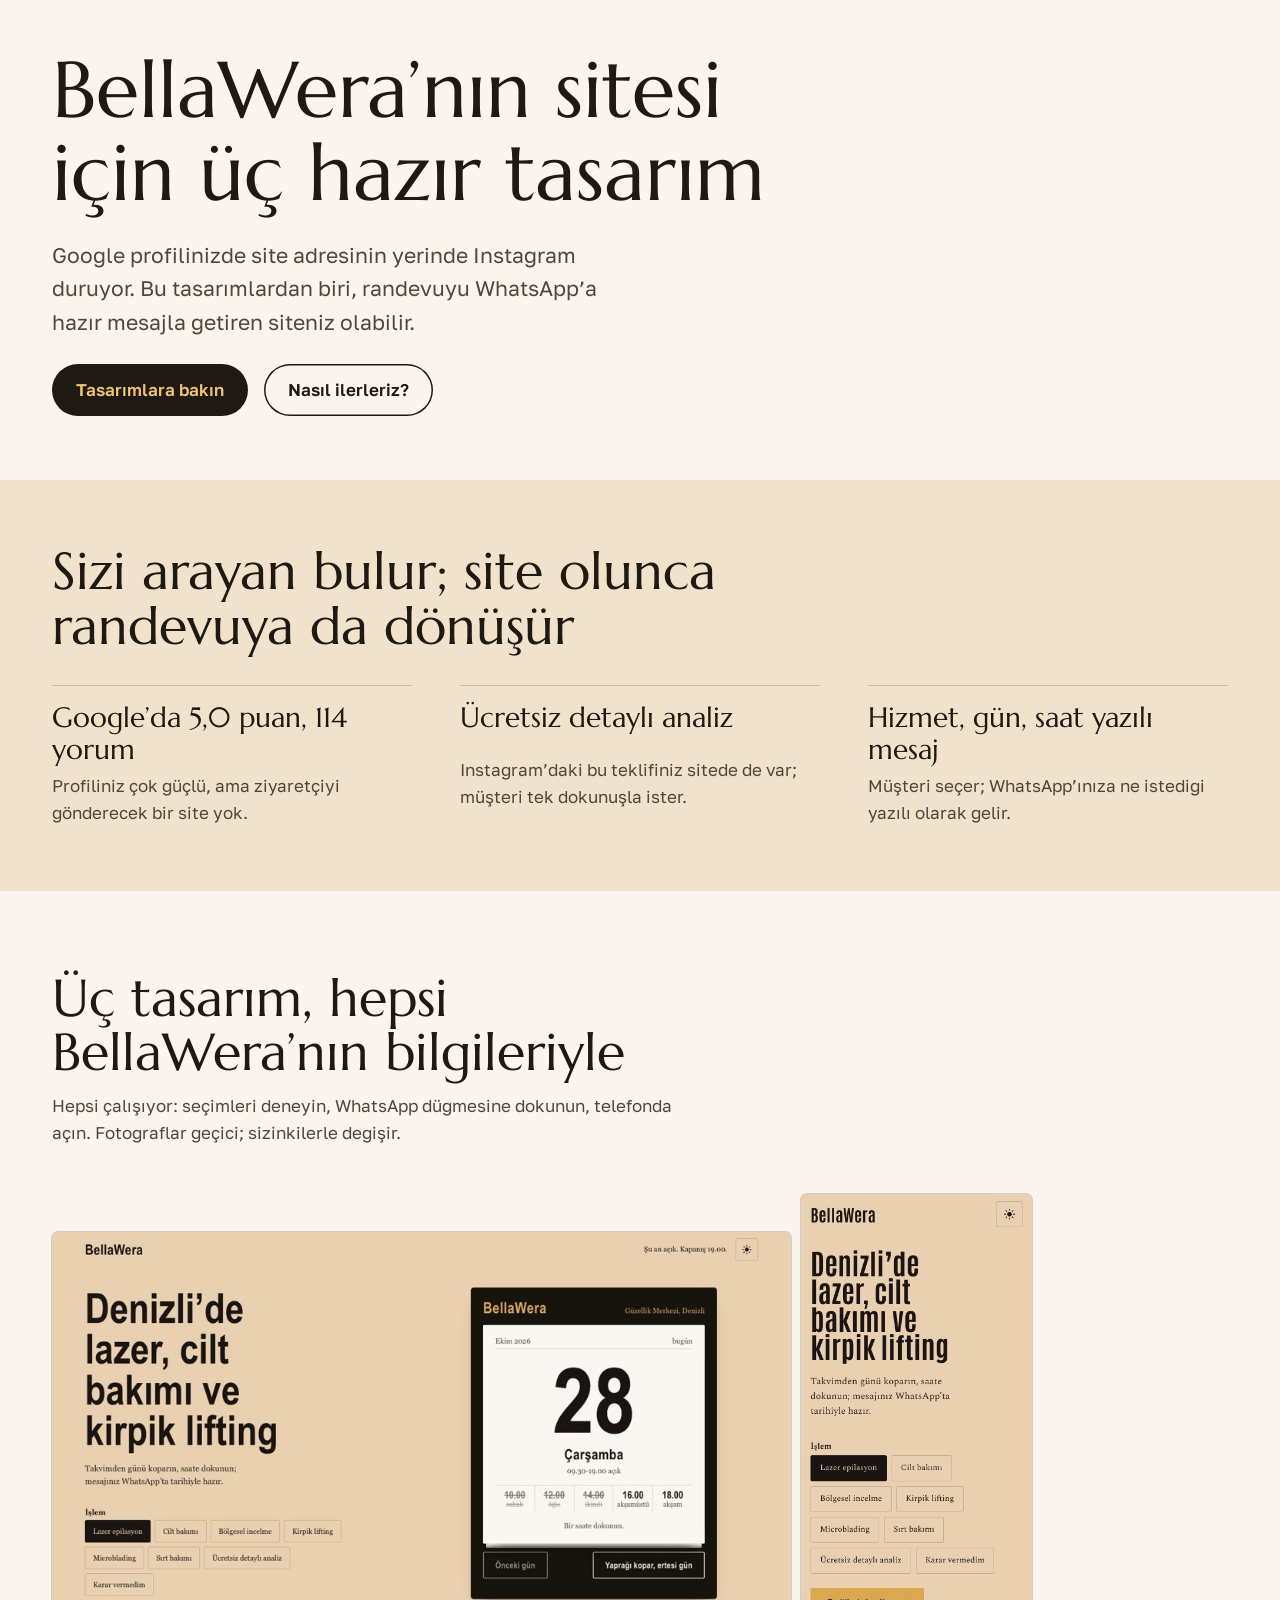
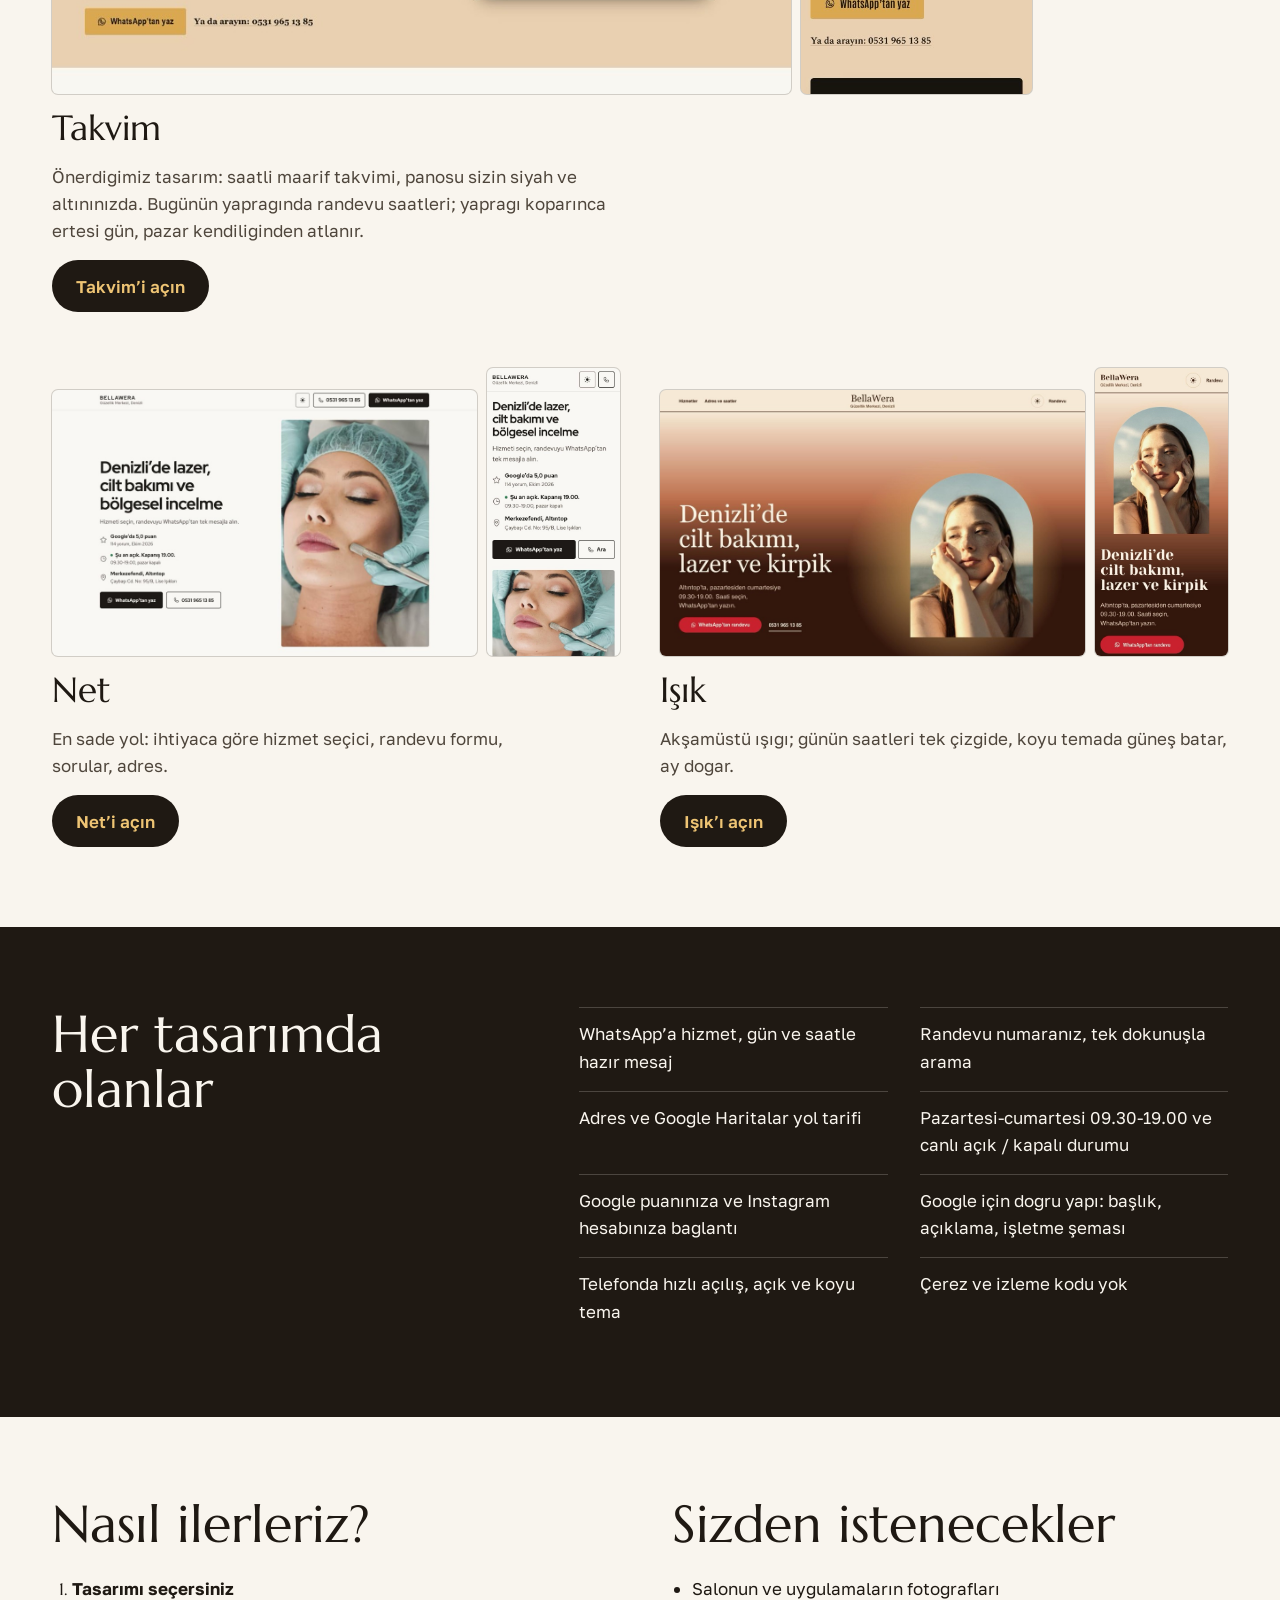
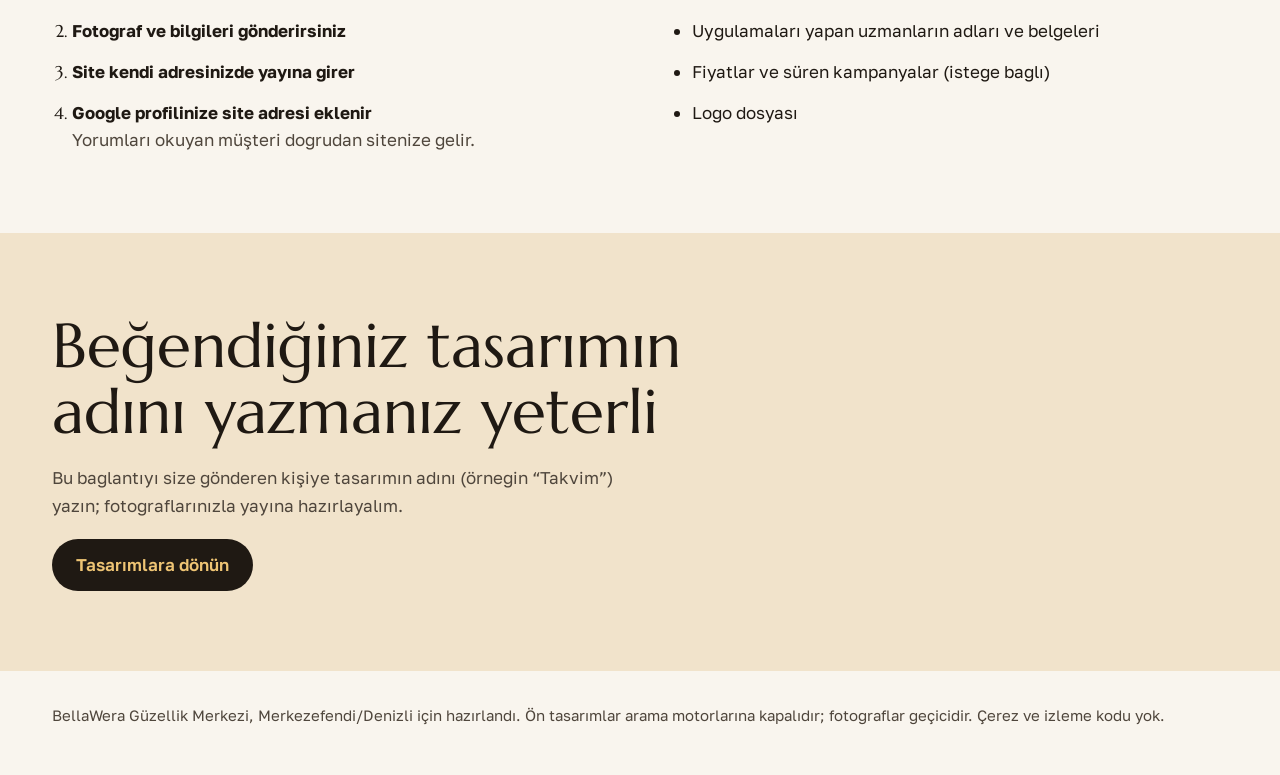
==== index.html @ c7bc6c12 "BellaWera ön tasarımları: Takvim, Net, Işık + satış vitrini Co-Authored-By: Claude Opus 5.5 <noreply" ====
<!doctype html>
<html lang="tr">
<head>
<meta charset="utf-8">
<meta name="viewport" content="width=device-width, initial-scale=1">
<title>BellaWera Güzellik Merkezi için Üç Site Tasarımı</title>
<meta name="description" content="BellaWera Güzellik Merkezi için hazırlanmış üç web sitesi tasarımı: WhatsApp’a hazır randevu mesajı, çalışma saatleri, Google için doğru yapı. Birini seçin, fotoğraflarınızla yayına alalım.">
<meta name="robots" content="noindex">
<meta property="og:type" content="website">
<meta property="og:locale" content="tr_TR">
<meta property="og:title" content="BellaWera için üç site tasarımı">
<meta property="og:description" content="Birini seçin; fotoğraflarınız ve fiyatlarınızla yayına alalım, Google profilinize site adresi eklensin.">
<meta property="og:url" content="https://anbarci.github.io/bellawera-guzellik-demo/">
<meta property="og:image" content="https://anbarci.github.io/bellawera-guzellik-demo/img/takvim-masaustu.jpg">
<link rel="icon" href="data:image/svg+xml,%3Csvg xmlns='http://www.w3.org/2000/svg' viewBox='0 0 32 32'%3E%3Crect width='32' height='32' rx='4' fill='%23141210'/%3E%3Ctext x='16' y='23' font-family='Georgia,serif' font-size='20' text-anchor='middle' fill='%23D9AE55'%3EB%3C/text%3E%3C/svg%3E">
<link rel="preconnect" href="https://fonts.googleapis.com">
<link rel="preconnect" href="https://fonts.gstatic.com" crossorigin>
<link rel="stylesheet" href="https://fonts.googleapis.com/css2?family=Marcellus&amp;family=Golos+Text:wght@400;600&amp;display=swap">
<style>
/* Hallmark · shape: a sales sheet for one salon, three working designs · genre: editorial · theme: custom · job: hire · idea: "show BellaWera its own site three ways, each already working with its real facts" · vibe: "a designer’s pitch folder, plain and warm"
 * paper: oklch(97% 0.01 80) · accent: oklch(22% 0.015 70) the brand black, gold on it · display: Marcellus · body: Golos Text · hero: the offer in one line · nav: none · footer: colophon line · imagery: screenshots of the three designs · signature: every design opens and works
 * axes: light/roman-serif/warm · posture: restrained · contrast: pass · fold: pass · v2.0.0 */
/* Hallmark · pre-emit critique: P4 H4 E4 S5 R4 V4 · weakest: P, a catalogue argues little; the opening facts are the argument: 5,0 from 114 reviews, free analysis, no site */
:root {
  --kagit: oklch(97% 0.01 80); --yuzey: oklch(92% 0.035 80); --murekkep: oklch(22% 0.015 70); --soluk: oklch(40% 0.02 70); --cizgi: oklch(22% 0.015 70 / 0.18);
  --vurgu: oklch(22% 0.015 70); --cizgi-acik: oklch(97% 0.01 80 / 0.2); --vurgu-ustu: oklch(84% 0.11 82); --odak: oklch(45% 0.1 70);
  --bas: "Marcellus", Georgia, serif; --govde: "Golos Text", system-ui, sans-serif;
  color-scheme: light;
}
*, *::before, *::after { box-sizing: border-box; }
html, body { overflow-x: clip; }
body { margin: 0; background: var(--kagit); color: var(--murekkep); font: 400 1.0625rem/1.6 var(--govde); }
h1, h2, h3 { margin: 0; font-family: var(--bas); font-weight: 400; line-height: 1.05; text-wrap: balance; overflow-wrap: break-word; min-width: 0; }
p { margin: 0; text-wrap: pretty; }
a { color: inherit; text-underline-offset: 0.2em; }
img { display: block; max-width: 100%; height: auto; border-radius: 6px; box-shadow: 0 0 0 1px var(--cizgi); background: var(--yuzey); }
:focus-visible { outline: 3px solid var(--odak); outline-offset: 3px; }
.kap { max-width: 1240px; margin-inline: auto; padding-inline: 1rem; }
@media (min-width: 768px) { .kap { padding-inline: 2rem; } }
.btn { display: inline-flex; align-items: center; justify-content: center; min-height: 52px; padding: 0 1.5rem; border-radius: 999px; background: var(--vurgu); color: var(--vurgu-ustu); font-weight: 600; text-decoration: none; transition: transform 120ms cubic-bezier(0.16, 1, 0.3, 1); }
.btn:active { transform: translateY(1px); }
.btn--acik { background: transparent; color: var(--murekkep); box-shadow: inset 0 0 0 1.5px var(--murekkep); }

.giris { padding-block: 3rem 4rem; }
.giris .kap { display: grid; gap: 1.5rem; }
.giris small { font-size: 0.9375rem; color: var(--soluk); }
.giris h1 { font-size: clamp(2.75rem, 1.6rem + 4.2vw, 5.75rem); max-width: 16ch; }
.giris .lead { font-size: clamp(1.125rem, 1rem + 0.4vw, 1.375rem); max-width: 46ch; color: var(--soluk); }
.eylem { display: flex; flex-wrap: wrap; gap: 0.75rem 1rem; align-items: center; }

.neden { background: var(--yuzey); padding-block: 4rem; }
.neden .kap { display: grid; gap: 2rem; }
.neden h2 { font-size: clamp(2rem, 1.4rem + 2.4vw, 3.25rem); max-width: 20ch; }
.olgular { margin: 0; padding: 0; list-style: none; display: grid; gap: 1.5rem 3rem; }
.olgular li { display: grid; gap: 0.375rem; padding-top: 1rem; border-top: 1px solid var(--cizgi); }
.olgular b { font: 400 clamp(1.375rem, 1.1rem + 0.8vw, 1.75rem)/1.15 var(--bas); }
.olgular span { color: var(--soluk); }
@media (min-width: 900px) { .olgular { grid-template-columns: repeat(3, minmax(0, 1fr)); } }

.katalog { padding-block: 5rem; }
.katalog .kap { display: grid; gap: 3rem; }
.katalog-bas { display: grid; gap: 0.75rem; max-width: 60ch; }
.katalog-bas h2 { font-size: clamp(2rem, 1.4rem + 2.4vw, 3.25rem); }
.katalog-bas p { color: var(--soluk); }
.tasarimlar { margin: 0; padding: 0; list-style: none; display: grid; gap: 3.5rem 2.5rem; }
@media (min-width: 900px) { .tasarimlar { grid-template-columns: repeat(2, minmax(0, 1fr)); } }
.tasarim { display: grid; gap: 1rem; align-content: start; }
@media (min-width: 900px) { .tasarim:first-child { grid-column: 1 / -1; } .tasarim:first-child .goruntu { grid-template-columns: minmax(0, 3.2fr) minmax(0, 1fr); max-width: 980px; } }
.goruntu { display: grid; grid-template-columns: minmax(0, 3.2fr) minmax(0, 1fr); gap: 0.625rem; align-items: end; }
.tasarim h3 { font-size: clamp(1.75rem, 1.4rem + 1vw, 2.25rem); }
.tasarim p { color: var(--soluk); max-width: 52ch; }
.tasarim .btn { justify-self: start; }

.icerik { background: var(--murekkep); color: var(--kagit); padding-block: 5rem; }
.icerik .kap { display: grid; gap: 2.5rem; }
@media (min-width: 900px) { .icerik .kap { grid-template-columns: minmax(0, 1fr) minmax(0, 1.4fr); gap: 4rem; } }
.icerik h2 { font-size: clamp(2rem, 1.4rem + 2.4vw, 3.25rem); }
.ozellik { margin: 0; padding: 0; list-style: none; display: grid; gap: 0.25rem 2rem; }
@media (min-width: 640px) { .ozellik { grid-template-columns: repeat(2, minmax(0, 1fr)); } }
.ozellik li { padding-block: 0.75rem; border-top: 1px solid var(--cizgi-acik); }
.icerik :focus-visible { outline-color: var(--vurgu-ustu); }

.adim { padding-block: 5rem; }
.adim .kap { display: grid; gap: 3rem; }
@media (min-width: 900px) { .adim .kap { grid-template-columns: minmax(0, 1fr) minmax(0, 1fr); gap: 4rem; } }
.adim h2 { font-size: clamp(2rem, 1.4rem + 2.4vw, 3.25rem); margin-bottom: 1.5rem; }
.adim ol, .adim ul { margin: 0; padding-left: 1.25rem; display: grid; gap: 0.875rem; }
.adim li::marker { font-family: var(--bas); color: var(--vurgu); }
.adim li b { display: block; }
.adim li span { color: var(--soluk); }

.kapanis { background: var(--yuzey); padding-block: 5rem; }
.kapanis .kap { display: grid; gap: 1.25rem; justify-items: start; }
.kapanis h2 { font-size: clamp(2.25rem, 1.5rem + 3vw, 4rem); max-width: 18ch; }
.kapanis p { color: var(--soluk); max-width: 52ch; }
@media (prefers-reduced-motion: reduce) { .btn { transition: none; } .btn:active { transform: none; } }
.alt { padding-block: 2rem 3rem; font-size: 0.9375rem; color: var(--soluk); }
</style>
</head>
<body>
<main>
  <section class="giris" aria-labelledby="baslik">
    <div class="kap">
      <h1 id="baslik">BellaWera’nın sitesi için üç hazır tasarım</h1>
      <p class="lead">Google profilinizde site adresinin yerinde Instagram duruyor. Bu tasarımlardan biri, randevuyu WhatsApp’a hazır mesajla getiren siteniz olabilir.</p>
      <div class="eylem"><a class="btn" href="#tasarimlar">Tasarımlara bakın</a><a class="btn btn--acik" href="#nasil">Nasıl ilerleriz?</a></div>
    </div>
  </section>

  <section class="neden" aria-labelledby="neden-baslik">
    <div class="kap">
      <h2 id="neden-baslik">Sizi arayan bulur; site olunca randevuya da dönüşür</h2>
      <ul class="olgular">
        <li><b>Google’da 5,0 puan, 114 yorum</b><span>Profiliniz çok güçlü, ama ziyaretçiyi gönderecek bir site yok.</span></li>
        <li><b>Ücretsiz detaylı analiz</b><span>Instagram’daki bu teklifiniz sitede de var; müşteri tek dokunuşla ister.</span></li>
        <li><b>Hizmet, gün, saat yazılı mesaj</b><span>Müşteri seçer; WhatsApp’ınıza ne istediği yazılı olarak gelir.</span></li>
      </ul>
    </div>
  </section>

  <section class="katalog" id="tasarimlar" aria-labelledby="katalog-baslik">
    <div class="kap">
      <div class="katalog-bas">
        <h2 id="katalog-baslik">Üç tasarım, hepsi BellaWera’nın bilgileriyle</h2>
        <p>Hepsi çalışıyor: seçimleri deneyin, WhatsApp düğmesine dokunun, telefonda açın. Fotoğraflar geçici; sizinkilerle değişir.</p>
      </div>
      <ul class="tasarimlar">
        <li class="tasarim"><div class="goruntu"><img src="img/takvim-masaustu.jpg" alt="Takvim tasarımı: siyah panoda BellaWera duvar takvimi, bugünün yaprağında randevu saatleri" width="960" height="600" loading="lazy"><img src="img/takvim-telefon.jpg" alt="Takvim tasarımı telefonda" width="390" height="844" loading="lazy"></div><h3>Takvim</h3><p>Önerdiğimiz tasarım: saatli maarif takvimi, panosu sizin siyah ve altınınızda. Bugünün yaprağında randevu saatleri; yaprağı koparınca ertesi gün, pazar kendiliğinden atlanır.</p><a class="btn" href="yonler/takvim/">Takvim’i açın</a></li>
        <li class="tasarim"><div class="goruntu"><img src="img/net-masaustu.jpg" alt="Net tasarımı: sade başlık ve yüz bakımı fotoğrafı" width="960" height="600" loading="lazy"><img src="img/net-telefon.jpg" alt="Net tasarımı telefonda" width="390" height="844" loading="lazy"></div><h3>Net</h3><p>En sade yol: ihtiyaca göre hizmet seçici, randevu formu, sorular, adres.</p><a class="btn" href="yonler/net/">Net’i açın</a></li>
        <li class="tasarim"><div class="goruntu"><img src="img/isik-masaustu.jpg" alt="Işık tasarımı: gün batımı gökyüzü ve kemerli portre" width="960" height="600" loading="lazy"><img src="img/isik-telefon.jpg" alt="Işık tasarımı telefonda" width="390" height="844" loading="lazy"></div><h3>Işık</h3><p>Akşamüstü ışığı; günün saatleri tek çizgide, koyu temada güneş batar, ay doğar.</p><a class="btn" href="yonler/isik/">Işık’ı açın</a></li>
      </ul>
    </div>
  </section>

  <section class="icerik" aria-labelledby="icerik-baslik">
    <div class="kap">
      <h2 id="icerik-baslik">Her tasarımda olanlar</h2>
      <ul class="ozellik">
        <li>WhatsApp’a hizmet, gün ve saatle hazır mesaj</li>
        <li>Randevu numaranız, tek dokunuşla arama</li>
        <li>Adres ve Google Haritalar yol tarifi</li>
        <li>Pazartesi-cumartesi 09.30-19.00 ve canlı açık / kapalı durumu</li>
        <li>Google puanınıza ve Instagram hesabınıza bağlantı</li>
        <li>Google için doğru yapı: başlık, açıklama, işletme şeması</li>
        <li>Telefonda hızlı açılış, açık ve koyu tema</li>
        <li>Çerez ve izleme kodu yok</li>
      </ul>
    </div>
  </section>

  <section class="adim" id="nasil" aria-labelledby="nasil-baslik">
    <div class="kap">
      <div>
        <h2 id="nasil-baslik">Nasıl ilerleriz?</h2>
        <ol>
          <li><b>Tasarımı seçersiniz</b></li>
          <li><b>Fotoğraf ve bilgileri gönderirsiniz</b></li>
          <li><b>Site kendi adresinizde yayına girer</b></li>
          <li><b>Google profilinize site adresi eklenir</b><span>Yorumları okuyan müşteri doğrudan sitenize gelir.</span></li>
        </ol>
      </div>
      <div>
        <h2>Sizden istenecekler</h2>
        <ul>
          <li>Salonun ve uygulamaların fotoğrafları</li>
          <li>Uygulamaları yapan uzmanların adları ve belgeleri</li>
          <li>Fiyatlar ve süren kampanyalar (isteğe bağlı)</li>
          <li>Logo dosyası</li>
        </ul>
      </div>
    </div>
  </section>

  <section class="kapanis" aria-labelledby="kapanis-baslik">
    <div class="kap">
      <h2 id="kapanis-baslik">Beğendiğiniz tasarımın adını yazmanız yeterli</h2>
      <p>Bu bağlantıyı size gönderen kişiye tasarımın adını (örneğin “Takvim”) yazın; fotoğraflarınızla yayına hazırlayalım.</p>
      <a class="btn" href="#tasarimlar">Tasarımlara dönün</a>
    </div>
  </section>
</main>
<footer class="alt"><div class="kap"><p>BellaWera Güzellik Merkezi, Merkezefendi/Denizli için hazırlandı. Ön tasarımlar arama motorlarına kapalıdır; fotoğraflar geçicidir. Çerez ve izleme kodu yok.</p></div></footer>
</body>
</html>
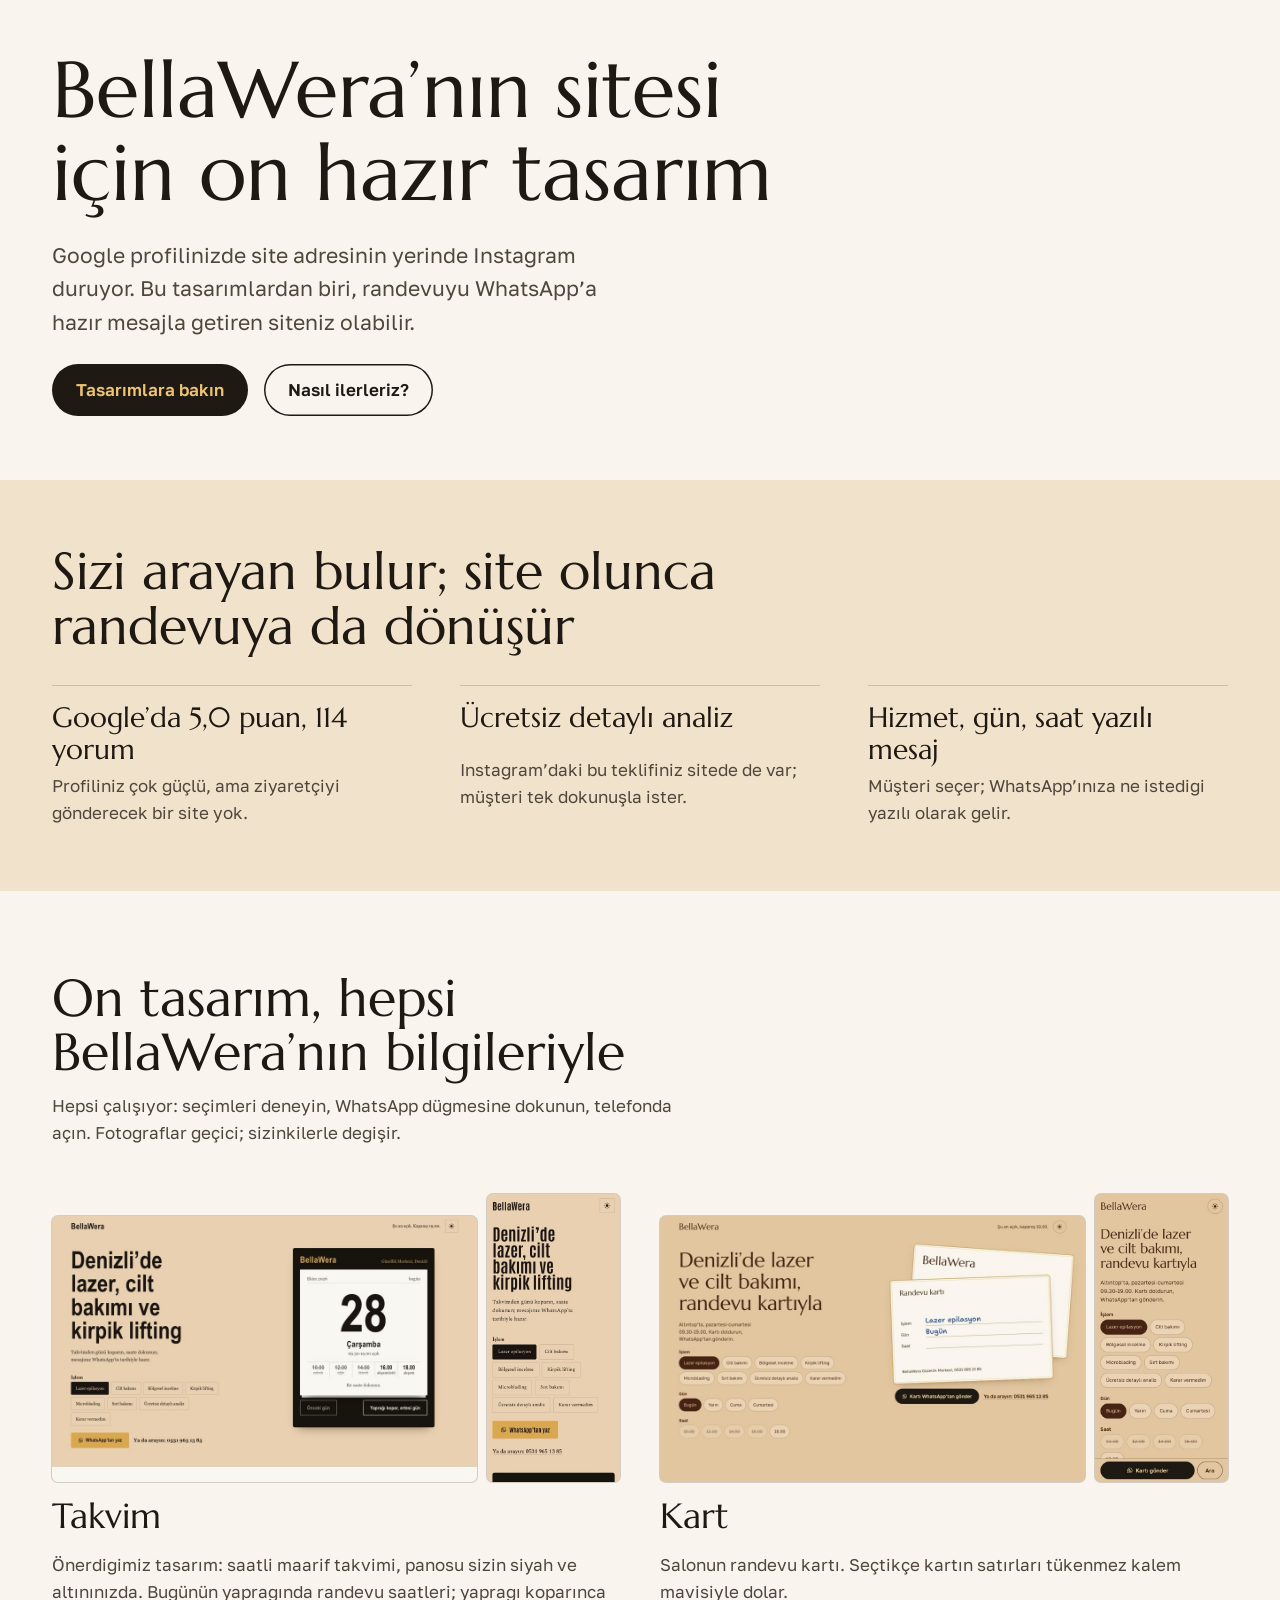
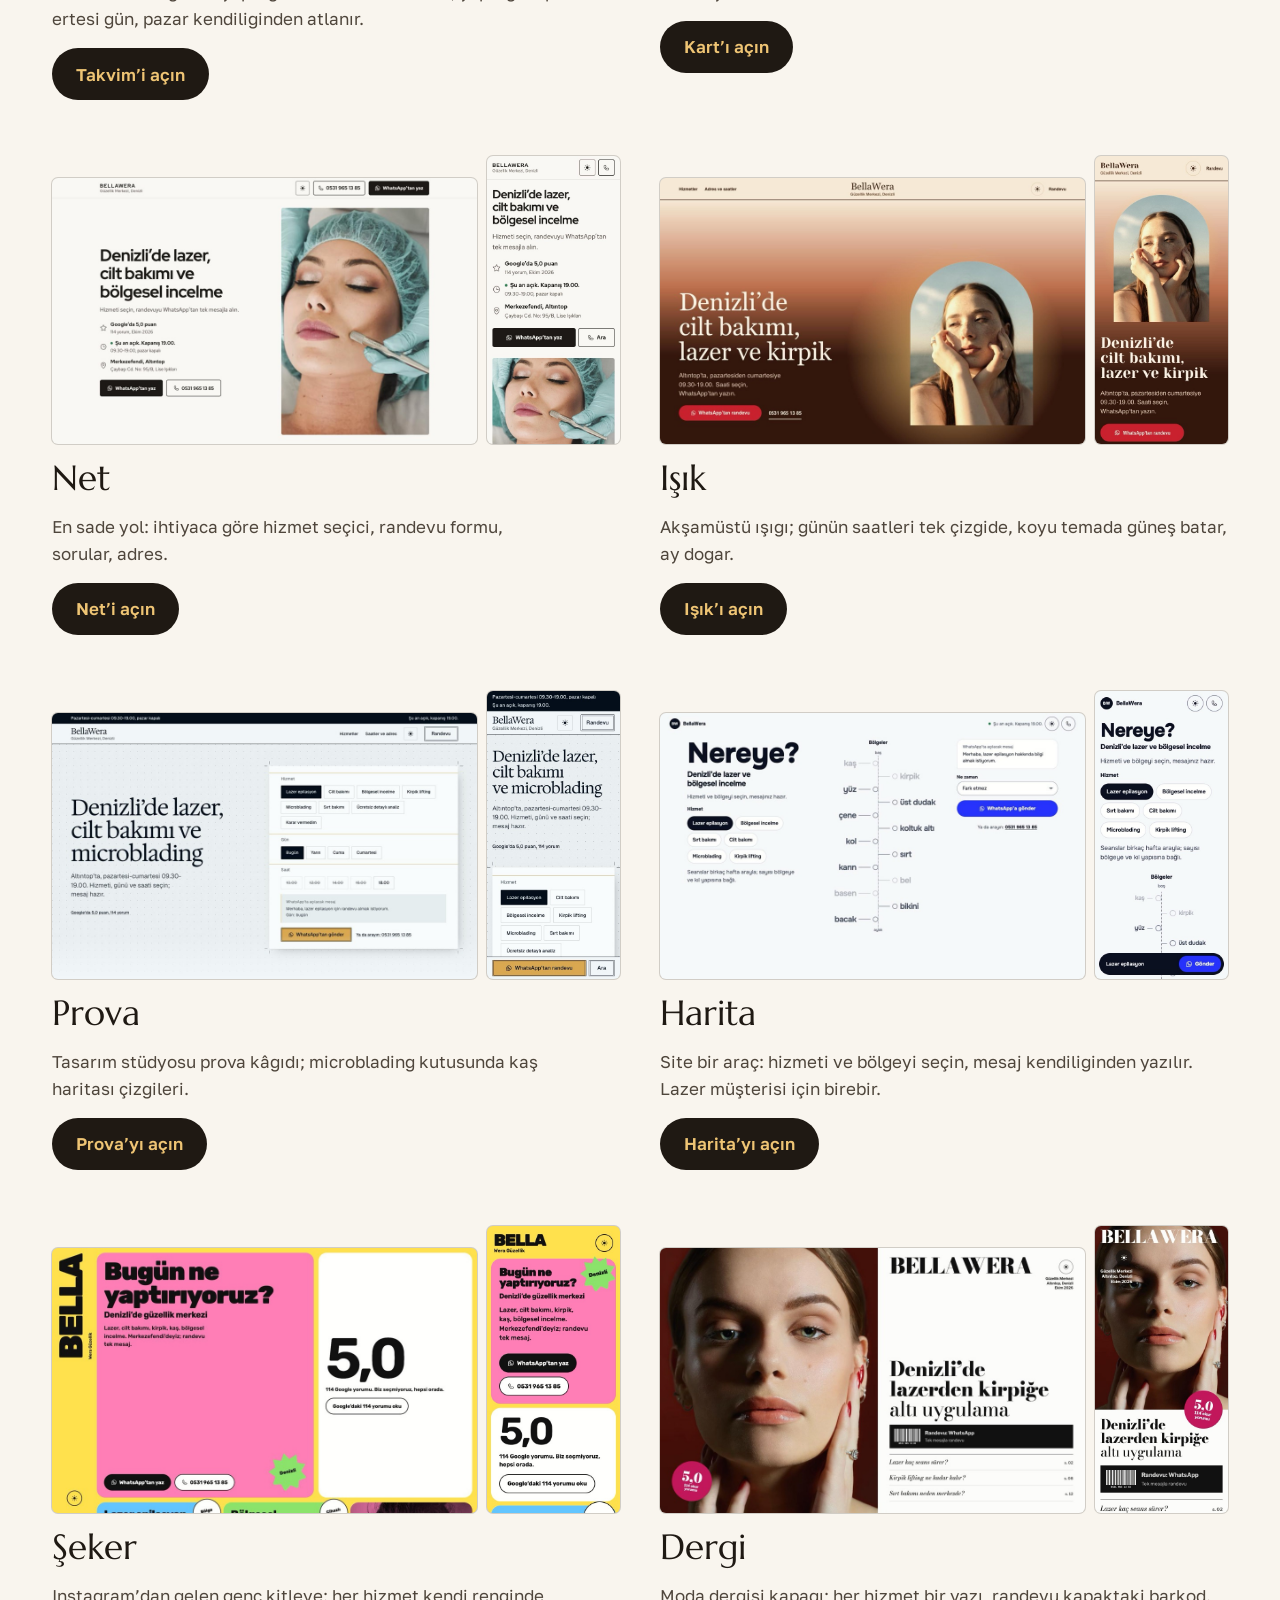
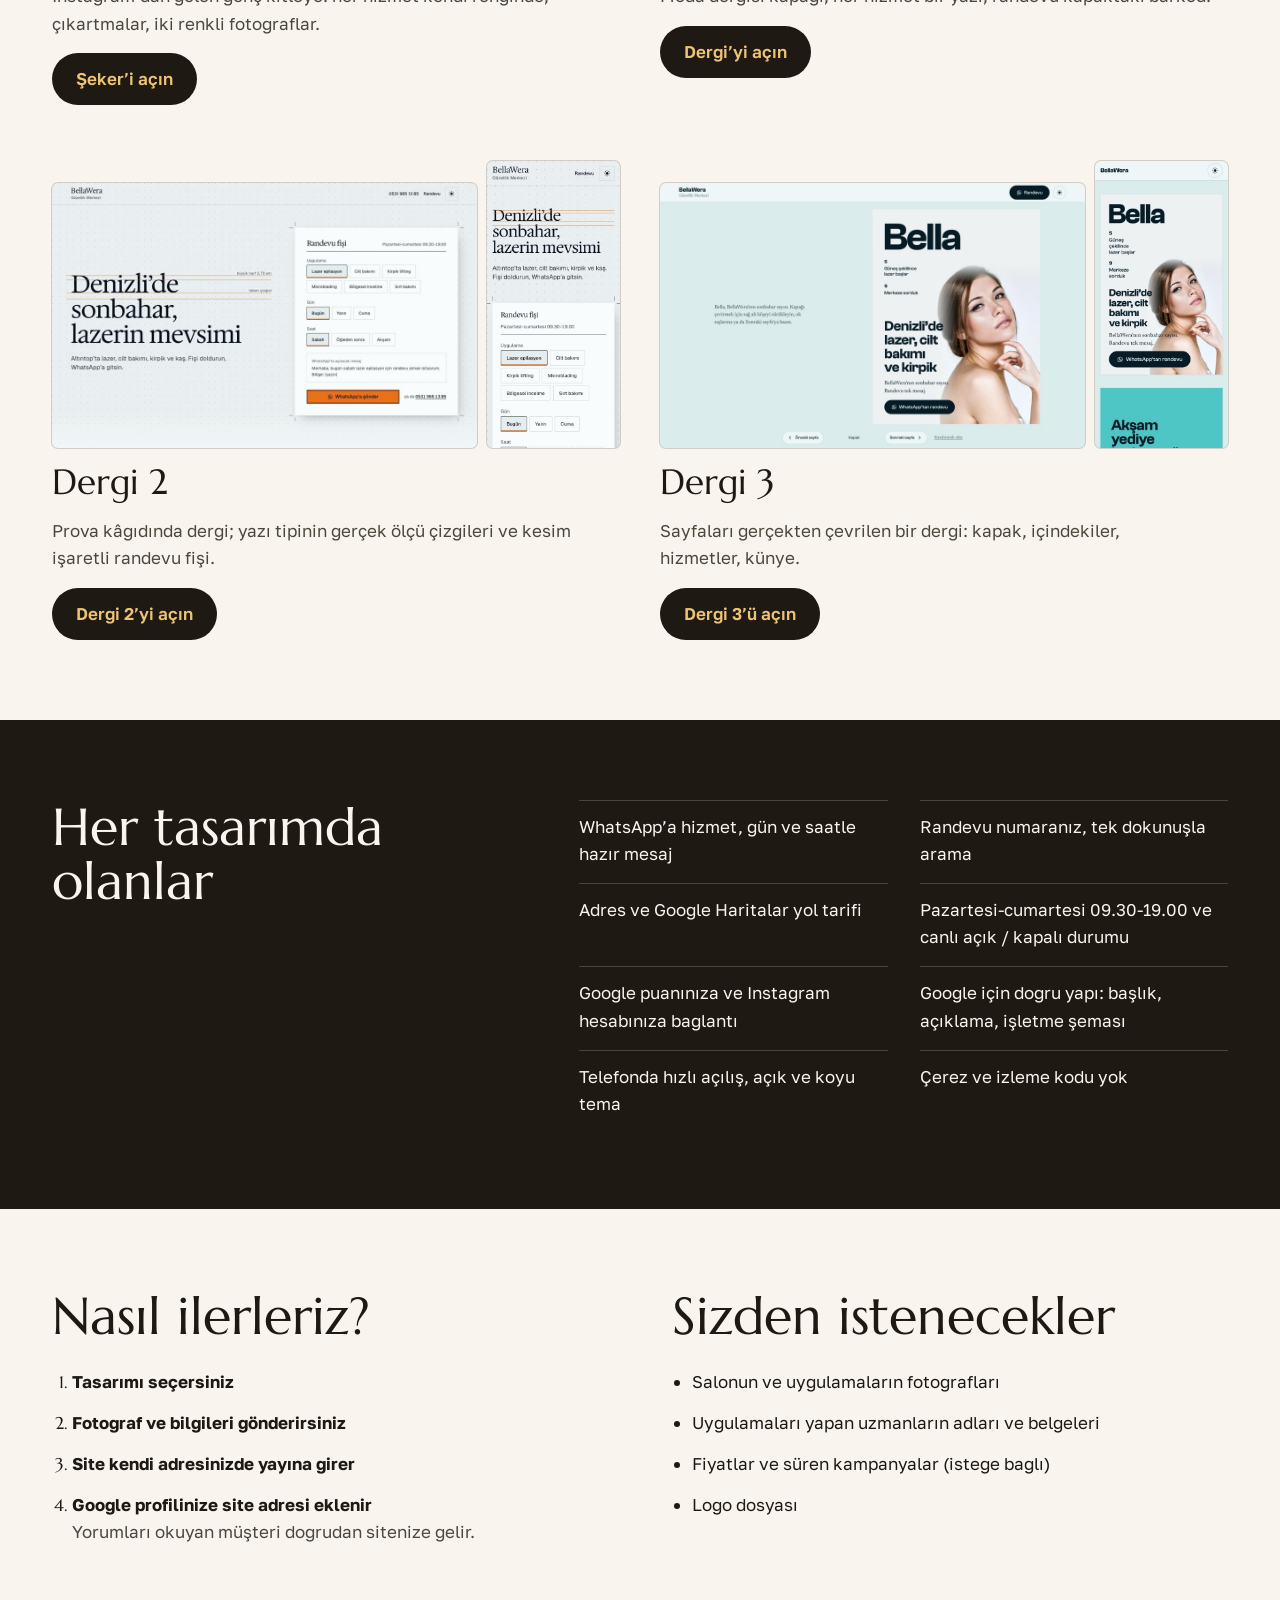
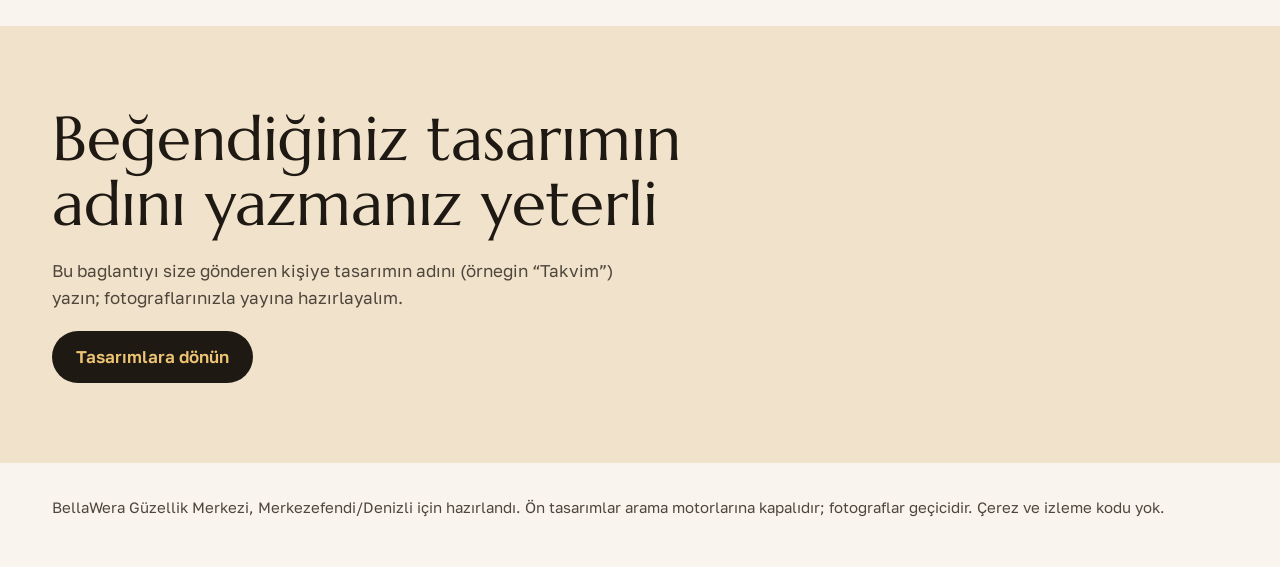
==== commit 00ae4283: "On tasarım: Kart, Prova, Harita, Şeker, Dergi, Dergi 2, Dergi 3 eklendi; vitrin on tasarımlı Co-Auth" ====
--- a/index.html
+++ b/index.html
@@ -3,12 +3,12 @@
 <head>
 <meta charset="utf-8">
 <meta name="viewport" content="width=device-width, initial-scale=1">
-<title>BellaWera Güzellik Merkezi için Üç Site Tasarımı</title>
-<meta name="description" content="BellaWera Güzellik Merkezi için hazırlanmış üç web sitesi tasarımı: WhatsApp’a hazır randevu mesajı, çalışma saatleri, Google için doğru yapı. Birini seçin, fotoğraflarınızla yayına alalım.">
+<title>BellaWera Güzellik Merkezi için On Site Tasarımı</title>
+<meta name="description" content="BellaWera Güzellik Merkezi için hazırlanmış on web sitesi tasarımı: WhatsApp’a hazır randevu mesajı, çalışma saatleri, Google için doğru yapı. Birini seçin, fotoğraflarınızla yayına alalım.">
 <meta name="robots" content="noindex">
 <meta property="og:type" content="website">
 <meta property="og:locale" content="tr_TR">
-<meta property="og:title" content="BellaWera için üç site tasarımı">
+<meta property="og:title" content="BellaWera için on site tasarımı">
 <meta property="og:description" content="Birini seçin; fotoğraflarınız ve fiyatlarınızla yayına alalım, Google profilinize site adresi eklensin.">
 <meta property="og:url" content="https://anbarci.github.io/bellawera-guzellik-demo/">
 <meta property="og:image" content="https://anbarci.github.io/bellawera-guzellik-demo/img/takvim-masaustu.jpg">
@@ -17,8 +17,8 @@
 <link rel="preconnect" href="https://fonts.gstatic.com" crossorigin>
 <link rel="stylesheet" href="https://fonts.googleapis.com/css2?family=Marcellus&amp;family=Golos+Text:wght@400;600&amp;display=swap">
 <style>
-/* Hallmark · shape: a sales sheet for one salon, three working designs · genre: editorial · theme: custom · job: hire · idea: "show BellaWera its own site three ways, each already working with its real facts" · vibe: "a designer’s pitch folder, plain and warm"
- * paper: oklch(97% 0.01 80) · accent: oklch(22% 0.015 70) the brand black, gold on it · display: Marcellus · body: Golos Text · hero: the offer in one line · nav: none · footer: colophon line · imagery: screenshots of the three designs · signature: every design opens and works
+/* Hallmark · shape: a sales sheet for one salon, ten working designs · genre: editorial · theme: custom · job: hire · idea: "show BellaWera its own site ten ways, each already working with its real facts" · vibe: "a designer’s pitch folder, plain and warm"
+ * paper: oklch(97% 0.01 80) · accent: oklch(22% 0.015 70) the brand black, gold on it · display: Marcellus · body: Golos Text · hero: the offer in one line · nav: none · footer: colophon line · imagery: screenshots of the ten designs · signature: every design opens and works
  * axes: light/roman-serif/warm · posture: restrained · contrast: pass · fold: pass · v2.0.0 */
 /* Hallmark · pre-emit critique: P4 H4 E4 S5 R4 V4 · weakest: P, a catalogue argues little; the opening facts are the argument: 5,0 from 114 reviews, free analysis, no site */
 :root {
@@ -65,7 +65,6 @@
 .tasarimlar { margin: 0; padding: 0; list-style: none; display: grid; gap: 3.5rem 2.5rem; }
 @media (min-width: 900px) { .tasarimlar { grid-template-columns: repeat(2, minmax(0, 1fr)); } }
 .tasarim { display: grid; gap: 1rem; align-content: start; }
-@media (min-width: 900px) { .tasarim:first-child { grid-column: 1 / -1; } .tasarim:first-child .goruntu { grid-template-columns: minmax(0, 3.2fr) minmax(0, 1fr); max-width: 980px; } }
 .goruntu { display: grid; grid-template-columns: minmax(0, 3.2fr) minmax(0, 1fr); gap: 0.625rem; align-items: end; }
 .tasarim h3 { font-size: clamp(1.75rem, 1.4rem + 1vw, 2.25rem); }
 .tasarim p { color: var(--soluk); max-width: 52ch; }
@@ -101,7 +100,7 @@
 <main>
   <section class="giris" aria-labelledby="baslik">
     <div class="kap">
-      <h1 id="baslik">BellaWera’nın sitesi için üç hazır tasarım</h1>
+      <h1 id="baslik">BellaWera’nın sitesi için on hazır tasarım</h1>
       <p class="lead">Google profilinizde site adresinin yerinde Instagram duruyor. Bu tasarımlardan biri, randevuyu WhatsApp’a hazır mesajla getiren siteniz olabilir.</p>
       <div class="eylem"><a class="btn" href="#tasarimlar">Tasarımlara bakın</a><a class="btn btn--acik" href="#nasil">Nasıl ilerleriz?</a></div>
     </div>
@@ -121,13 +120,20 @@
   <section class="katalog" id="tasarimlar" aria-labelledby="katalog-baslik">
     <div class="kap">
       <div class="katalog-bas">
-        <h2 id="katalog-baslik">Üç tasarım, hepsi BellaWera’nın bilgileriyle</h2>
+        <h2 id="katalog-baslik">On tasarım, hepsi BellaWera’nın bilgileriyle</h2>
         <p>Hepsi çalışıyor: seçimleri deneyin, WhatsApp düğmesine dokunun, telefonda açın. Fotoğraflar geçici; sizinkilerle değişir.</p>
       </div>
       <ul class="tasarimlar">
         <li class="tasarim"><div class="goruntu"><img src="img/takvim-masaustu.jpg" alt="Takvim tasarımı: siyah panoda BellaWera duvar takvimi, bugünün yaprağında randevu saatleri" width="960" height="600" loading="lazy"><img src="img/takvim-telefon.jpg" alt="Takvim tasarımı telefonda" width="390" height="844" loading="lazy"></div><h3>Takvim</h3><p>Önerdiğimiz tasarım: saatli maarif takvimi, panosu sizin siyah ve altınınızda. Bugünün yaprağında randevu saatleri; yaprağı koparınca ertesi gün, pazar kendiliğinden atlanır.</p><a class="btn" href="yonler/takvim/">Takvim’i açın</a></li>
+        <li class="tasarim"><div class="goruntu"><img src="img/kart-masaustu.jpg" alt="Kart tasarımı: şampanya zeminde yaldız kenarlı randevu kartı" width="960" height="600" loading="lazy"><img src="img/kart-telefon.jpg" alt="Kart tasarımı telefonda" width="390" height="844" loading="lazy"></div><h3>Kart</h3><p>Salonun randevu kartı. Seçtikçe kartın satırları tükenmez kalem mavisiyle dolar.</p><a class="btn" href="yonler/kart/">Kart’ı açın</a></li>
         <li class="tasarim"><div class="goruntu"><img src="img/net-masaustu.jpg" alt="Net tasarımı: sade başlık ve yüz bakımı fotoğrafı" width="960" height="600" loading="lazy"><img src="img/net-telefon.jpg" alt="Net tasarımı telefonda" width="390" height="844" loading="lazy"></div><h3>Net</h3><p>En sade yol: ihtiyaca göre hizmet seçici, randevu formu, sorular, adres.</p><a class="btn" href="yonler/net/">Net’i açın</a></li>
         <li class="tasarim"><div class="goruntu"><img src="img/isik-masaustu.jpg" alt="Işık tasarımı: gün batımı gökyüzü ve kemerli portre" width="960" height="600" loading="lazy"><img src="img/isik-telefon.jpg" alt="Işık tasarımı telefonda" width="390" height="844" loading="lazy"></div><h3>Işık</h3><p>Akşamüstü ışığı; günün saatleri tek çizgide, koyu temada güneş batar, ay doğar.</p><a class="btn" href="yonler/isik/">Işık’ı açın</a></li>
+        <li class="tasarim"><div class="goruntu"><img src="img/prova-masaustu.jpg" alt="Prova tasarımı: prova kâğıdı, kesim işaretli randevu fişi" width="960" height="600" loading="lazy"><img src="img/prova-telefon.jpg" alt="Prova tasarımı telefonda" width="390" height="844" loading="lazy"></div><h3>Prova</h3><p>Tasarım stüdyosu prova kâğıdı; microblading kutusunda kaş haritası çizgileri.</p><a class="btn" href="yonler/prova/">Prova’yı açın</a></li>
+        <li class="tasarim"><div class="goruntu"><img src="img/harita-masaustu.jpg" alt="Harita tasarımı: baştan ayağa bölge listesi ve WhatsApp mesajı" width="960" height="600" loading="lazy"><img src="img/harita-telefon.jpg" alt="Harita tasarımı telefonda" width="390" height="844" loading="lazy"></div><h3>Harita</h3><p>Site bir araç: hizmeti ve bölgeyi seçin, mesaj kendiliğinden yazılır. Lazer müşterisi için birebir.</p><a class="btn" href="yonler/harita/">Harita’yı açın</a></li>
+        <li class="tasarim"><div class="goruntu"><img src="img/seker-masaustu.jpg" alt="Şeker tasarımı: renkli kutular ve dönük çıkartmalar" width="960" height="600" loading="lazy"><img src="img/seker-telefon.jpg" alt="Şeker tasarımı telefonda" width="390" height="844" loading="lazy"></div><h3>Şeker</h3><p>Instagram’dan gelen genç kitleye: her hizmet kendi renginde, çıkartmalar, iki renkli fotoğraflar.</p><a class="btn" href="yonler/seker/">Şeker’i açın</a></li>
+        <li class="tasarim"><div class="goruntu"><img src="img/dergi-masaustu.jpg" alt="Dergi tasarımı: portreli kapak ve büyük BELLAWERA logosu" width="960" height="600" loading="lazy"><img src="img/dergi-telefon.jpg" alt="Dergi tasarımı telefonda" width="390" height="844" loading="lazy"></div><h3>Dergi</h3><p>Moda dergisi kapağı; her hizmet bir yazı, randevu kapaktaki barkod.</p><a class="btn" href="yonler/dergi/">Dergi’yi açın</a></li>
+        <li class="tasarim"><div class="goruntu"><img src="img/dergi-2-masaustu.jpg" alt="Dergi 2 tasarımı: prova kâğıdında randevu fişi" width="960" height="600" loading="lazy"><img src="img/dergi-2-telefon.jpg" alt="Dergi 2 tasarımı telefonda" width="390" height="844" loading="lazy"></div><h3>Dergi 2</h3><p>Prova kâğıdında dergi; yazı tipinin gerçek ölçü çizgileri ve kesim işaretli randevu fişi.</p><a class="btn" href="yonler/dergi-2/">Dergi 2’yi açın</a></li>
+        <li class="tasarim"><div class="goruntu"><img src="img/dergi-3-masaustu.jpg" alt="Dergi 3 tasarımı: sayfaları çevrilen Bella dergisi" width="960" height="600" loading="lazy"><img src="img/dergi-3-telefon.jpg" alt="Dergi 3 tasarımı telefonda" width="390" height="844" loading="lazy"></div><h3>Dergi 3</h3><p>Sayfaları gerçekten çevrilen bir dergi: kapak, içindekiler, hizmetler, künye.</p><a class="btn" href="yonler/dergi-3/">Dergi 3’ü açın</a></li>
       </ul>
     </div>
   </section>
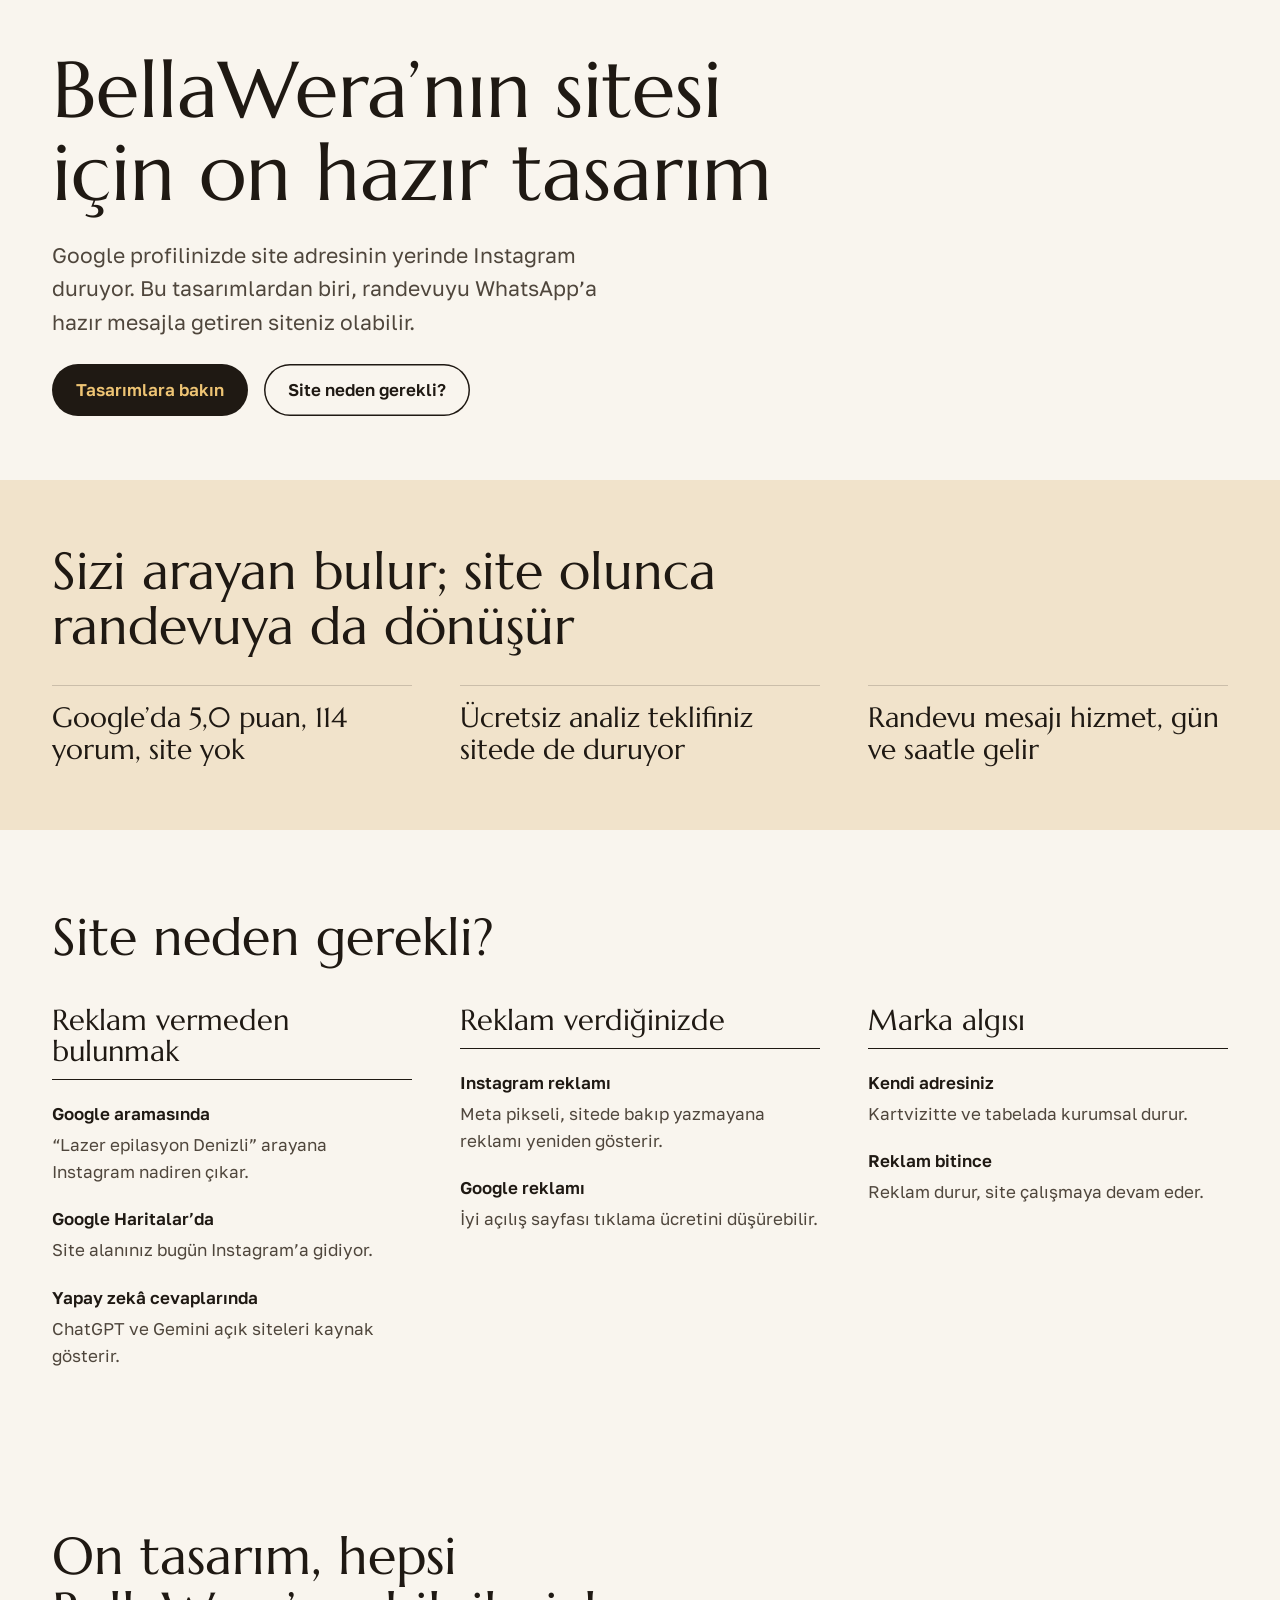
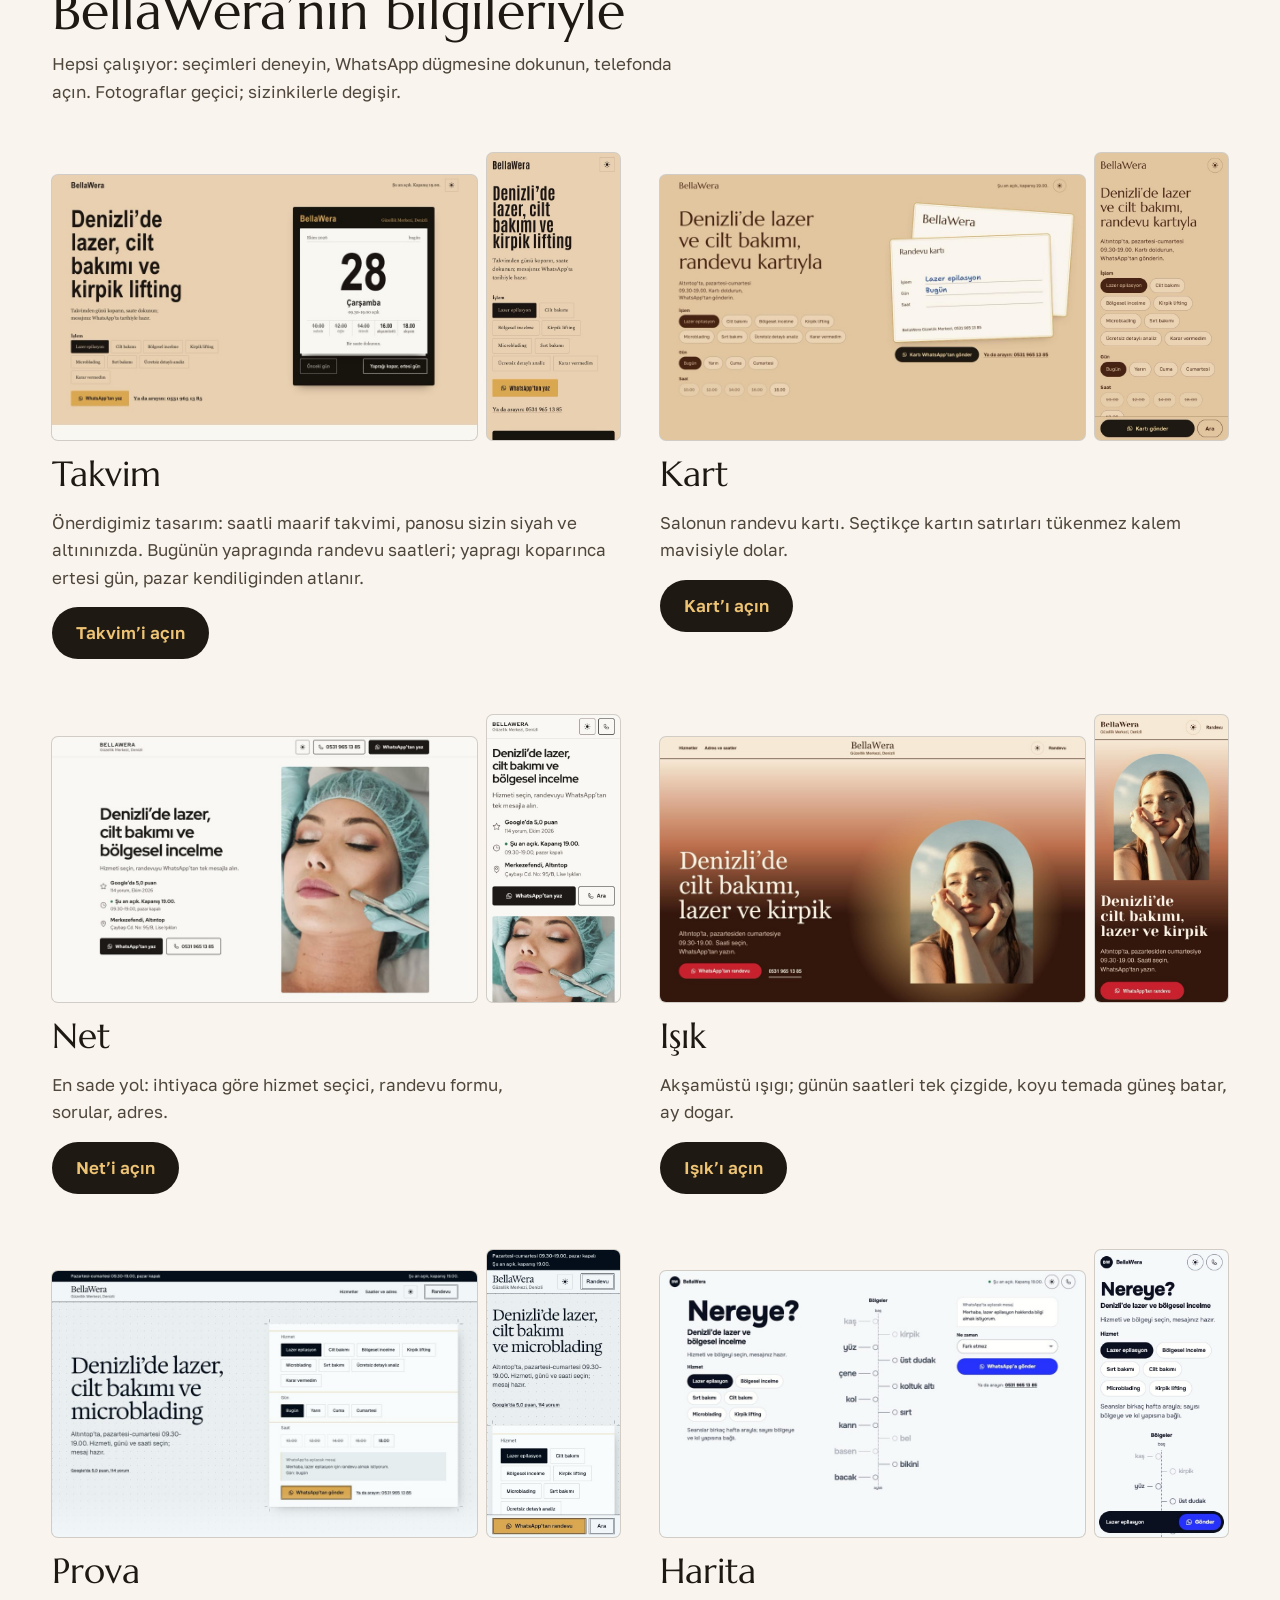
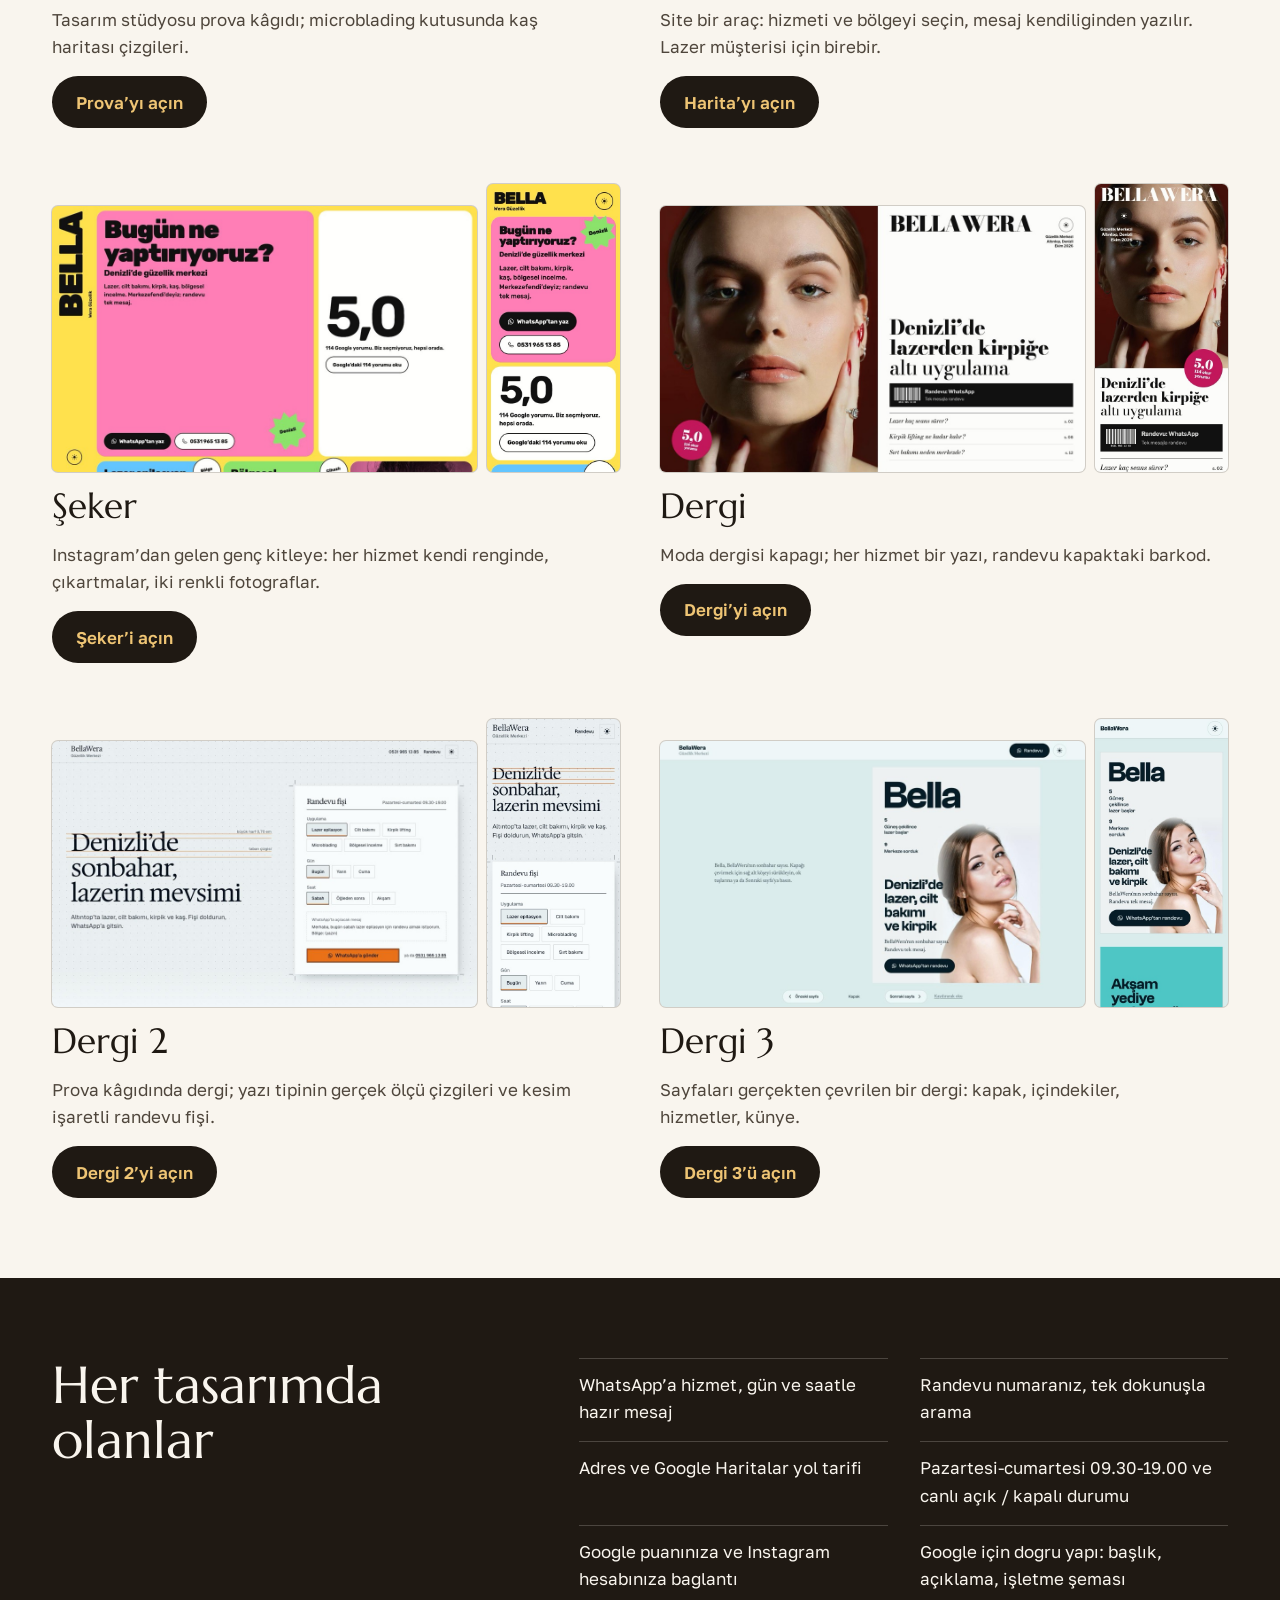
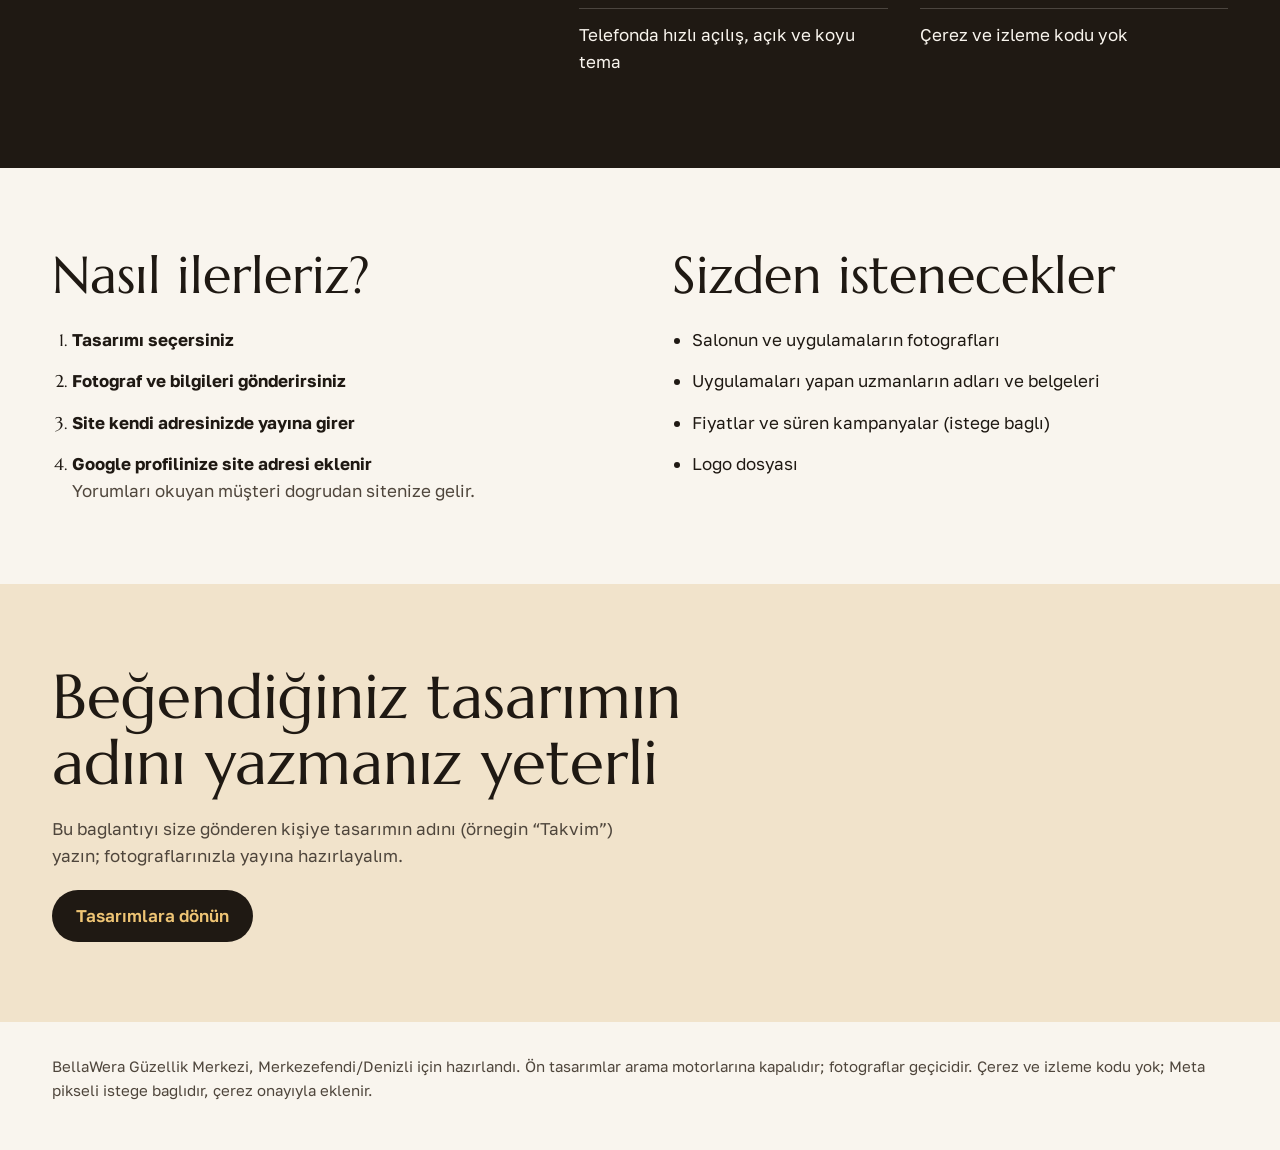
==== commit ca8ed259: "Vitrin: Site neden gerekli? bölümü (organik arama, yapay zekâ, reklam, marka) Co-Authored-By: Claude" ====
--- a/index.html
+++ b/index.html
@@ -57,6 +57,15 @@
 .olgular span { color: var(--soluk); }
 @media (min-width: 900px) { .olgular { grid-template-columns: repeat(3, minmax(0, 1fr)); } }
 
+.gerek { padding-block: 5rem; }
+.gerek .kap { display: grid; gap: 2.5rem; }
+.gerek h2 { font-size: clamp(2rem, 1.4rem + 2.4vw, 3.25rem); }
+.gruplar { display: grid; gap: 3rem; }
+@media (min-width: 900px) { .gruplar { grid-template-columns: repeat(3, minmax(0, 1fr)); } }
+.grup h3 { font-size: clamp(1.5rem, 1.2rem + 0.8vw, 1.875rem); padding-bottom: 0.75rem; margin-bottom: 1.25rem; border-bottom: 1px solid var(--murekkep); }
+.grup dl { margin: 0; display: grid; gap: 1.25rem; }
+.grup dt { font-weight: 600; }
+.grup dd { margin: 0.25rem 0 0; color: var(--soluk); max-width: 46ch; }
 .katalog { padding-block: 5rem; }
 .katalog .kap { display: grid; gap: 3rem; }
 .katalog-bas { display: grid; gap: 0.75rem; max-width: 60ch; }
@@ -102,7 +111,7 @@
     <div class="kap">
       <h1 id="baslik">BellaWera’nın sitesi için on hazır tasarım</h1>
       <p class="lead">Google profilinizde site adresinin yerinde Instagram duruyor. Bu tasarımlardan biri, randevuyu WhatsApp’a hazır mesajla getiren siteniz olabilir.</p>
-      <div class="eylem"><a class="btn" href="#tasarimlar">Tasarımlara bakın</a><a class="btn btn--acik" href="#nasil">Nasıl ilerleriz?</a></div>
+      <div class="eylem"><a class="btn" href="#tasarimlar">Tasarımlara bakın</a><a class="btn btn--acik" href="#neden-site">Site neden gerekli?</a></div>
     </div>
   </section>
 
@@ -110,10 +119,40 @@
     <div class="kap">
       <h2 id="neden-baslik">Sizi arayan bulur; site olunca randevuya da dönüşür</h2>
       <ul class="olgular">
-        <li><b>Google’da 5,0 puan, 114 yorum</b><span>Profiliniz çok güçlü, ama ziyaretçiyi gönderecek bir site yok.</span></li>
-        <li><b>Ücretsiz detaylı analiz</b><span>Instagram’daki bu teklifiniz sitede de var; müşteri tek dokunuşla ister.</span></li>
-        <li><b>Hizmet, gün, saat yazılı mesaj</b><span>Müşteri seçer; WhatsApp’ınıza ne istediği yazılı olarak gelir.</span></li>
+        <li><b>Google’da 5,0 puan, 114 yorum, site yok</b></li>
+        <li><b>Ücretsiz analiz teklifiniz sitede de duruyor</b></li>
+        <li><b>Randevu mesajı hizmet, gün ve saatle gelir</b></li>
       </ul>
+    </div>
+  </section>
+
+  <section class="gerek" id="neden-site" aria-labelledby="gerek-baslik">
+    <div class="kap">
+      <h2 id="gerek-baslik">Site neden gerekli?</h2>
+      <div class="gruplar">
+        <div class="grup">
+          <h3>Reklam vermeden bulunmak</h3>
+          <dl>
+            <div><dt>Google aramasında</dt><dd>“Lazer epilasyon Denizli” arayana Instagram nadiren çıkar.</dd></div>
+            <div><dt>Google Haritalar’da</dt><dd>Site alanınız bugün Instagram’a gidiyor.</dd></div>
+            <div><dt>Yapay zekâ cevaplarında</dt><dd>ChatGPT ve Gemini açık siteleri kaynak gösterir.</dd></div>
+          </dl>
+        </div>
+        <div class="grup">
+          <h3>Reklam verdiğinizde</h3>
+          <dl>
+            <div><dt>Instagram reklamı</dt><dd>Meta pikseli, sitede bakıp yazmayana reklamı yeniden gösterir.</dd></div>
+            <div><dt>Google reklamı</dt><dd>İyi açılış sayfası tıklama ücretini düşürebilir.</dd></div>
+          </dl>
+        </div>
+        <div class="grup">
+          <h3>Marka algısı</h3>
+          <dl>
+            <div><dt>Kendi adresiniz</dt><dd>Kartvizitte ve tabelada kurumsal durur.</dd></div>
+            <div><dt>Reklam bitince</dt><dd>Reklam durur, site çalışmaya devam eder.</dd></div>
+          </dl>
+        </div>
+      </div>
     </div>
   </section>
 
@@ -185,6 +224,6 @@
     </div>
   </section>
 </main>
-<footer class="alt"><div class="kap"><p>BellaWera Güzellik Merkezi, Merkezefendi/Denizli için hazırlandı. Ön tasarımlar arama motorlarına kapalıdır; fotoğraflar geçicidir. Çerez ve izleme kodu yok.</p></div></footer>
+<footer class="alt"><div class="kap"><p>BellaWera Güzellik Merkezi, Merkezefendi/Denizli için hazırlandı. Ön tasarımlar arama motorlarına kapalıdır; fotoğraflar geçicidir. Çerez ve izleme kodu yok; Meta pikseli isteğe bağlıdır, çerez onayıyla eklenir.</p></div></footer>
 </body>
 </html>
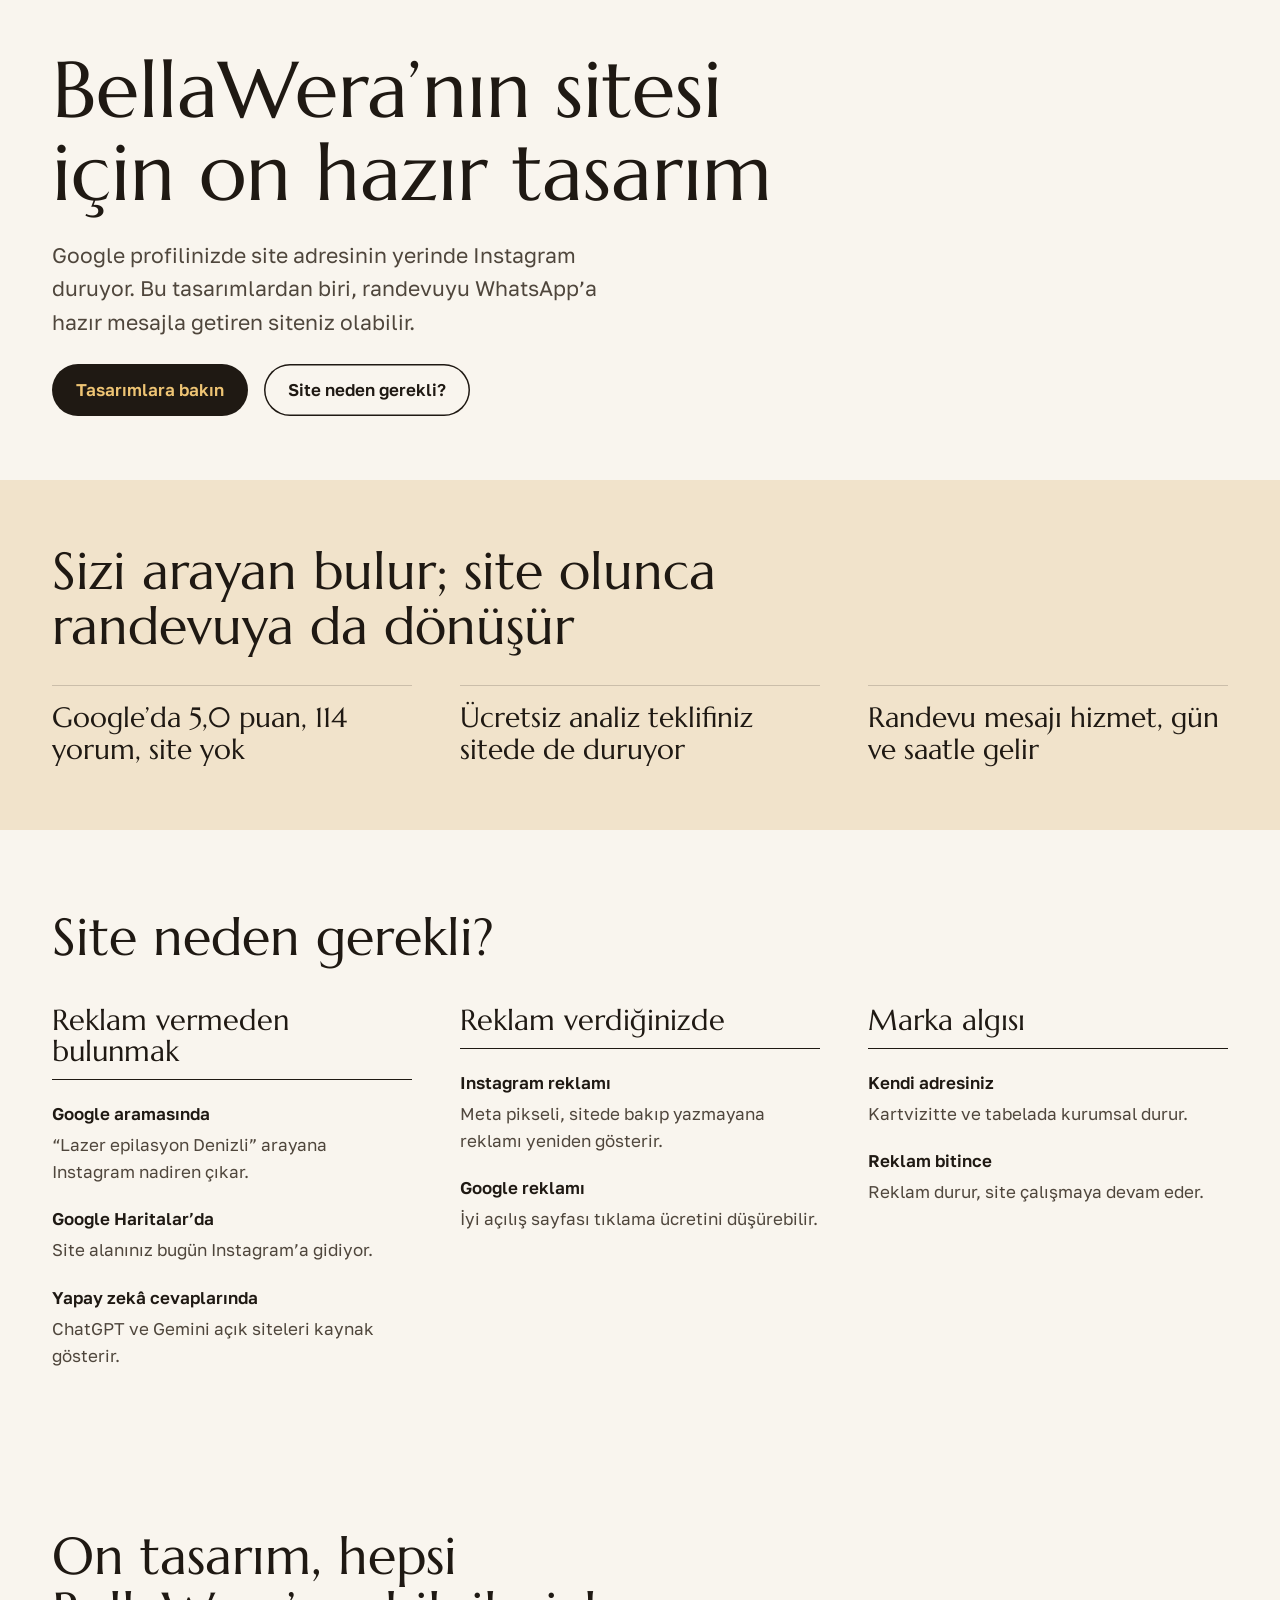
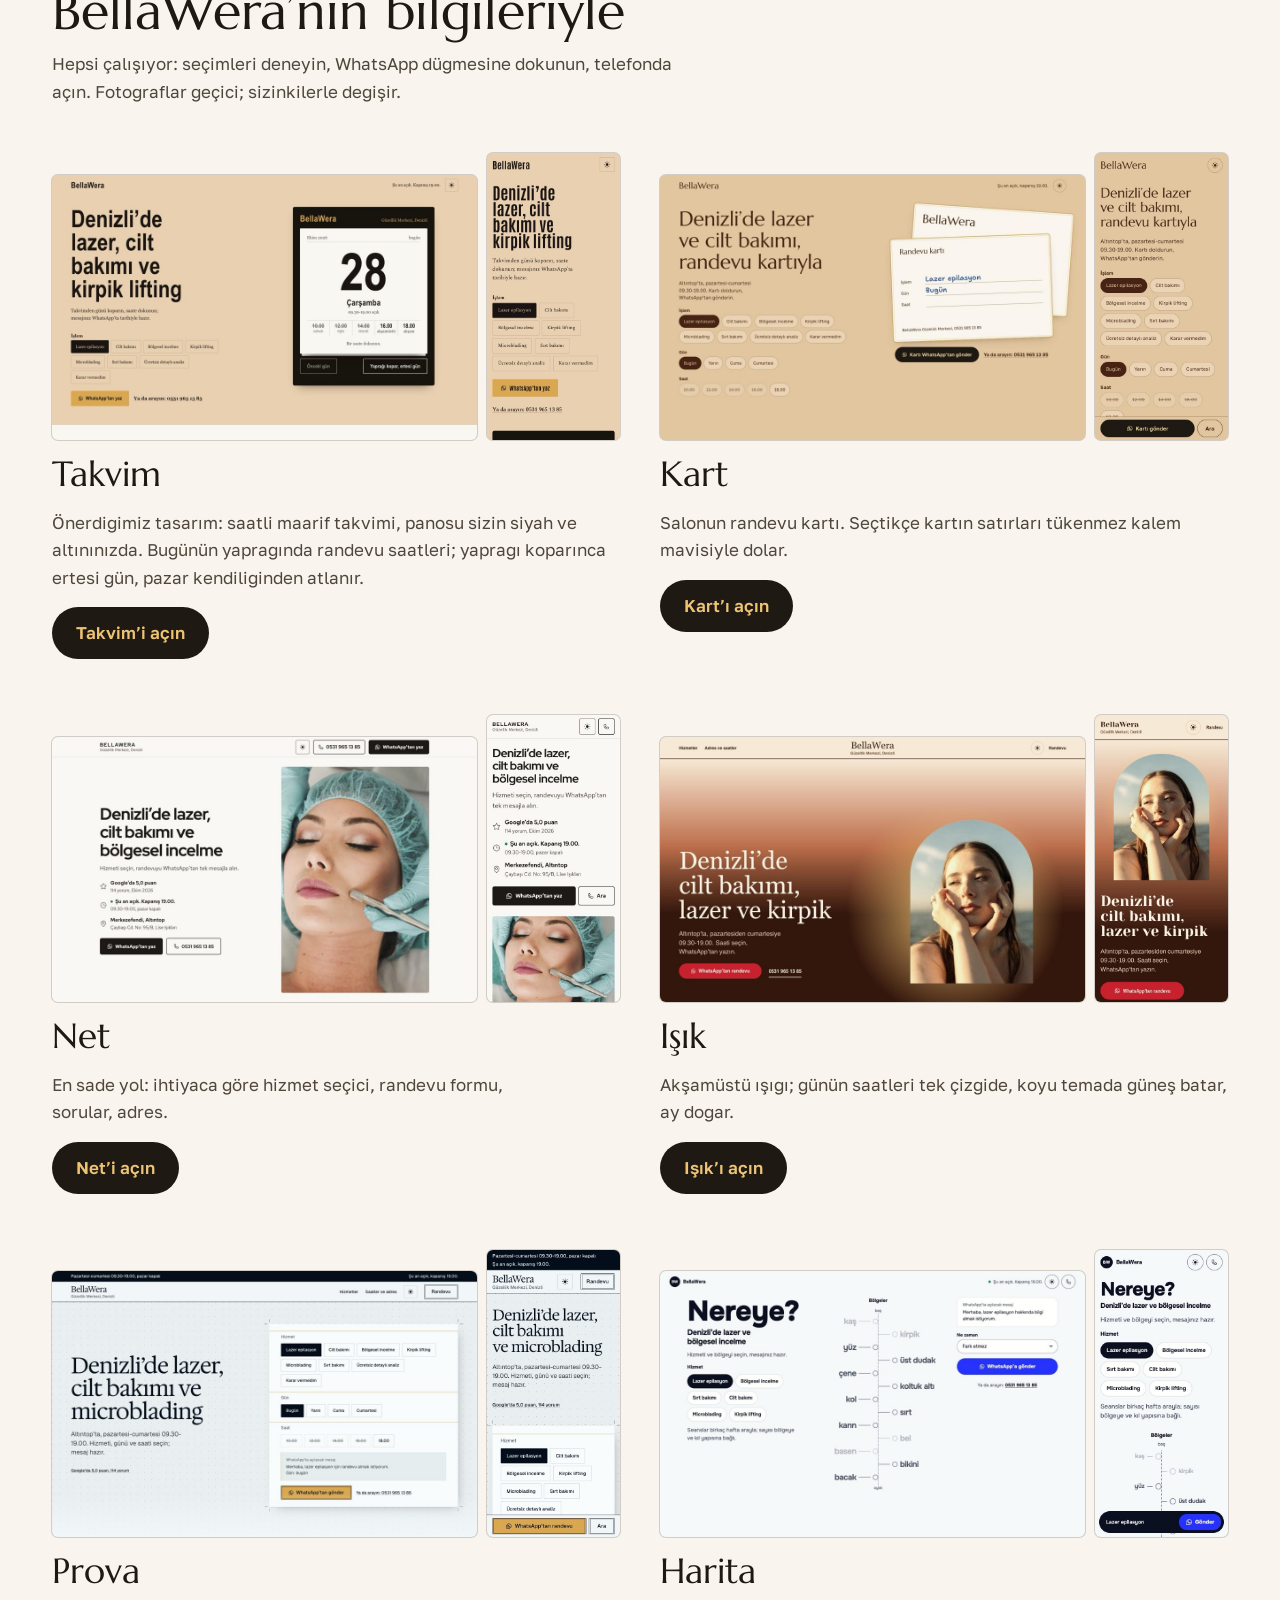
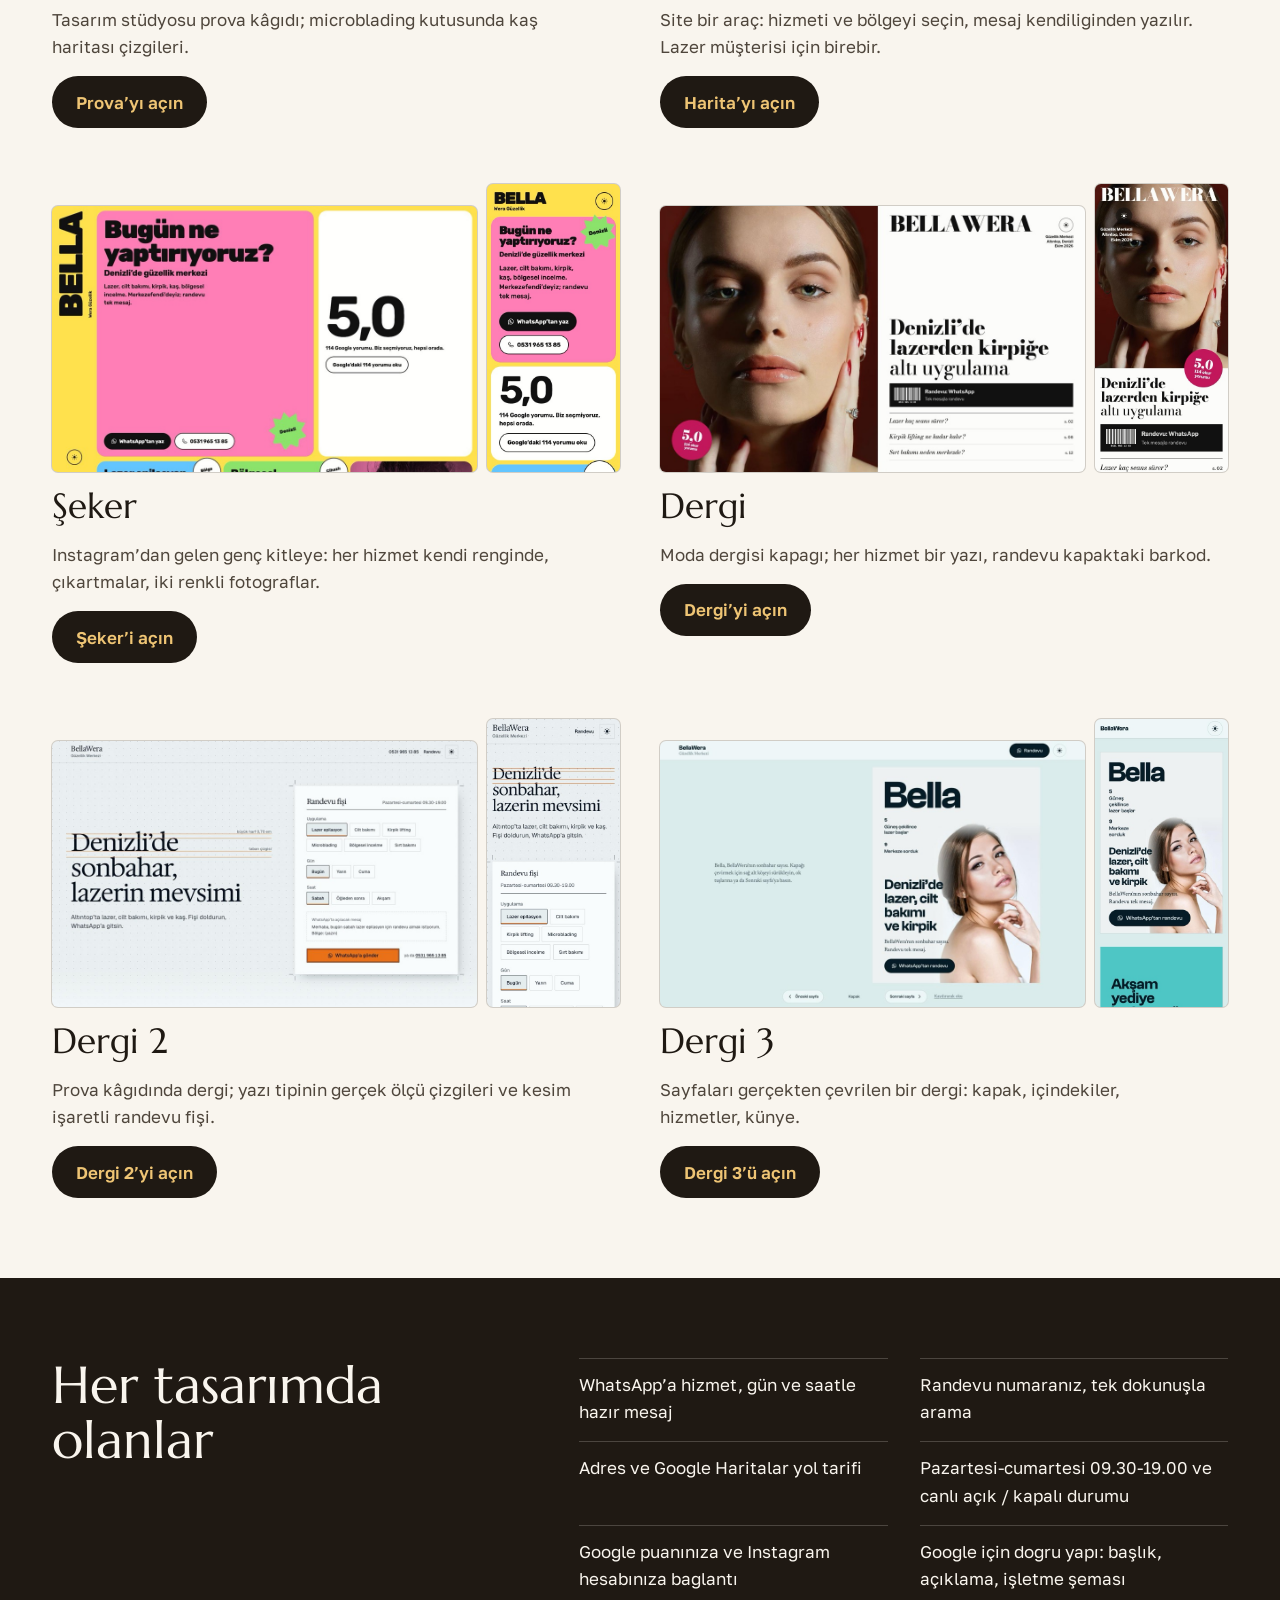
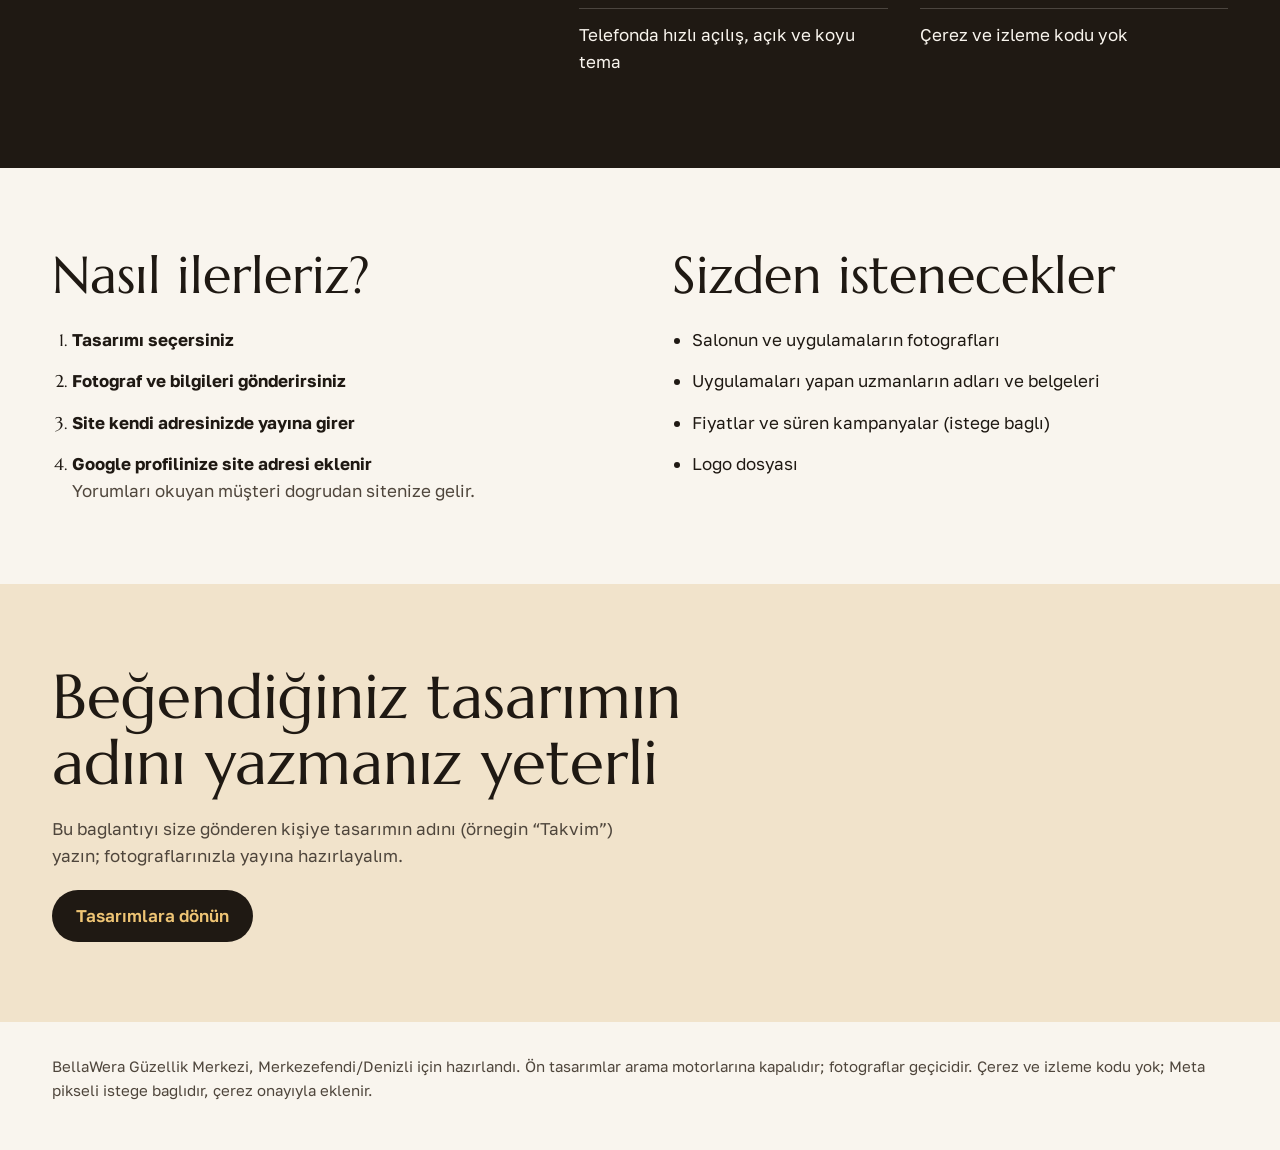
==== commit d20e9a78: "Telefon denetimi: 320 px taşmaları, ilk ekranda WhatsApp düğmesi, alt çubuk, kalan eski metinler, fo" ====
--- a/index.html
+++ b/index.html
@@ -75,6 +75,7 @@
 @media (min-width: 900px) { .tasarimlar { grid-template-columns: repeat(2, minmax(0, 1fr)); } }
 .tasarim { display: grid; gap: 1rem; align-content: start; }
 .goruntu { display: grid; grid-template-columns: minmax(0, 3.2fr) minmax(0, 1fr); gap: 0.625rem; align-items: end; }
+@media (max-width: 37.5rem) { .goruntu { grid-template-columns: minmax(0, 1.5fr) minmax(0, 1fr); } }
 .tasarim h3 { font-size: clamp(1.75rem, 1.4rem + 1vw, 2.25rem); }
 .tasarim p { color: var(--soluk); max-width: 52ch; }
 .tasarim .btn { justify-self: start; }
